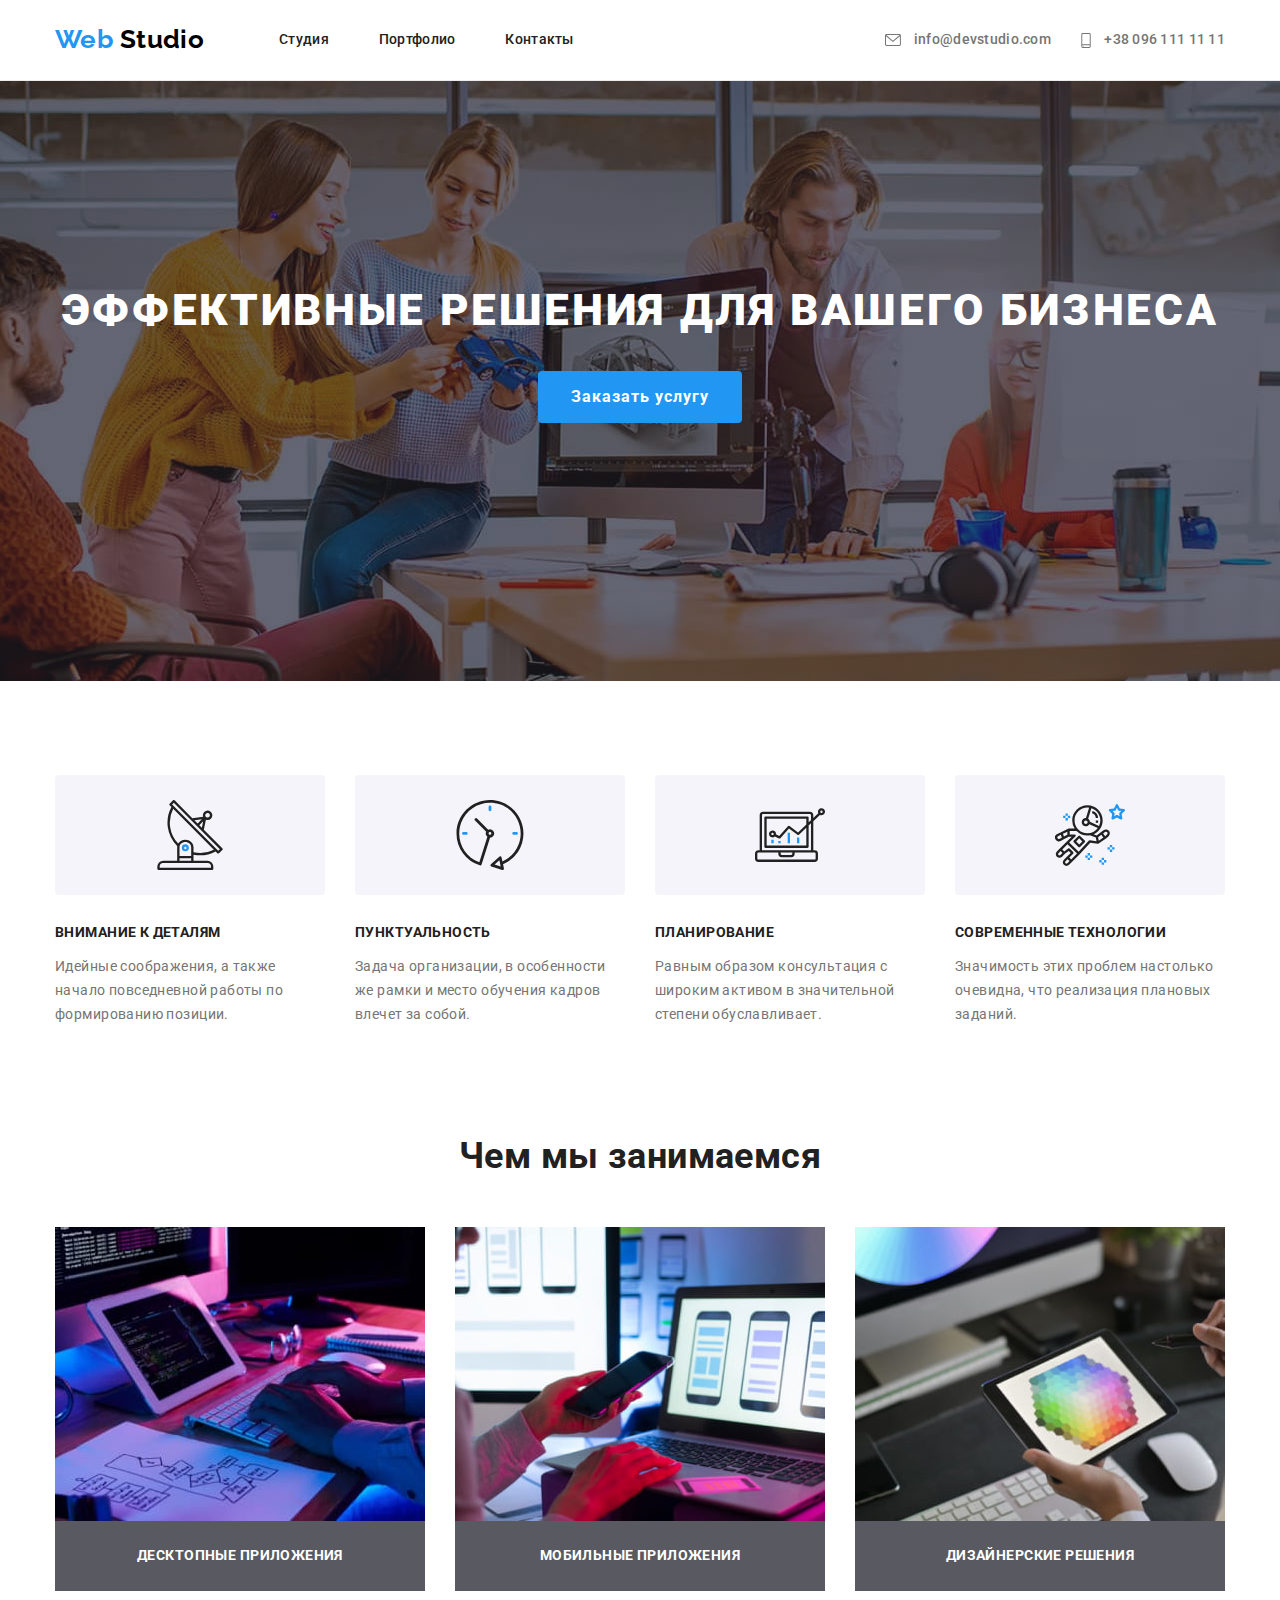
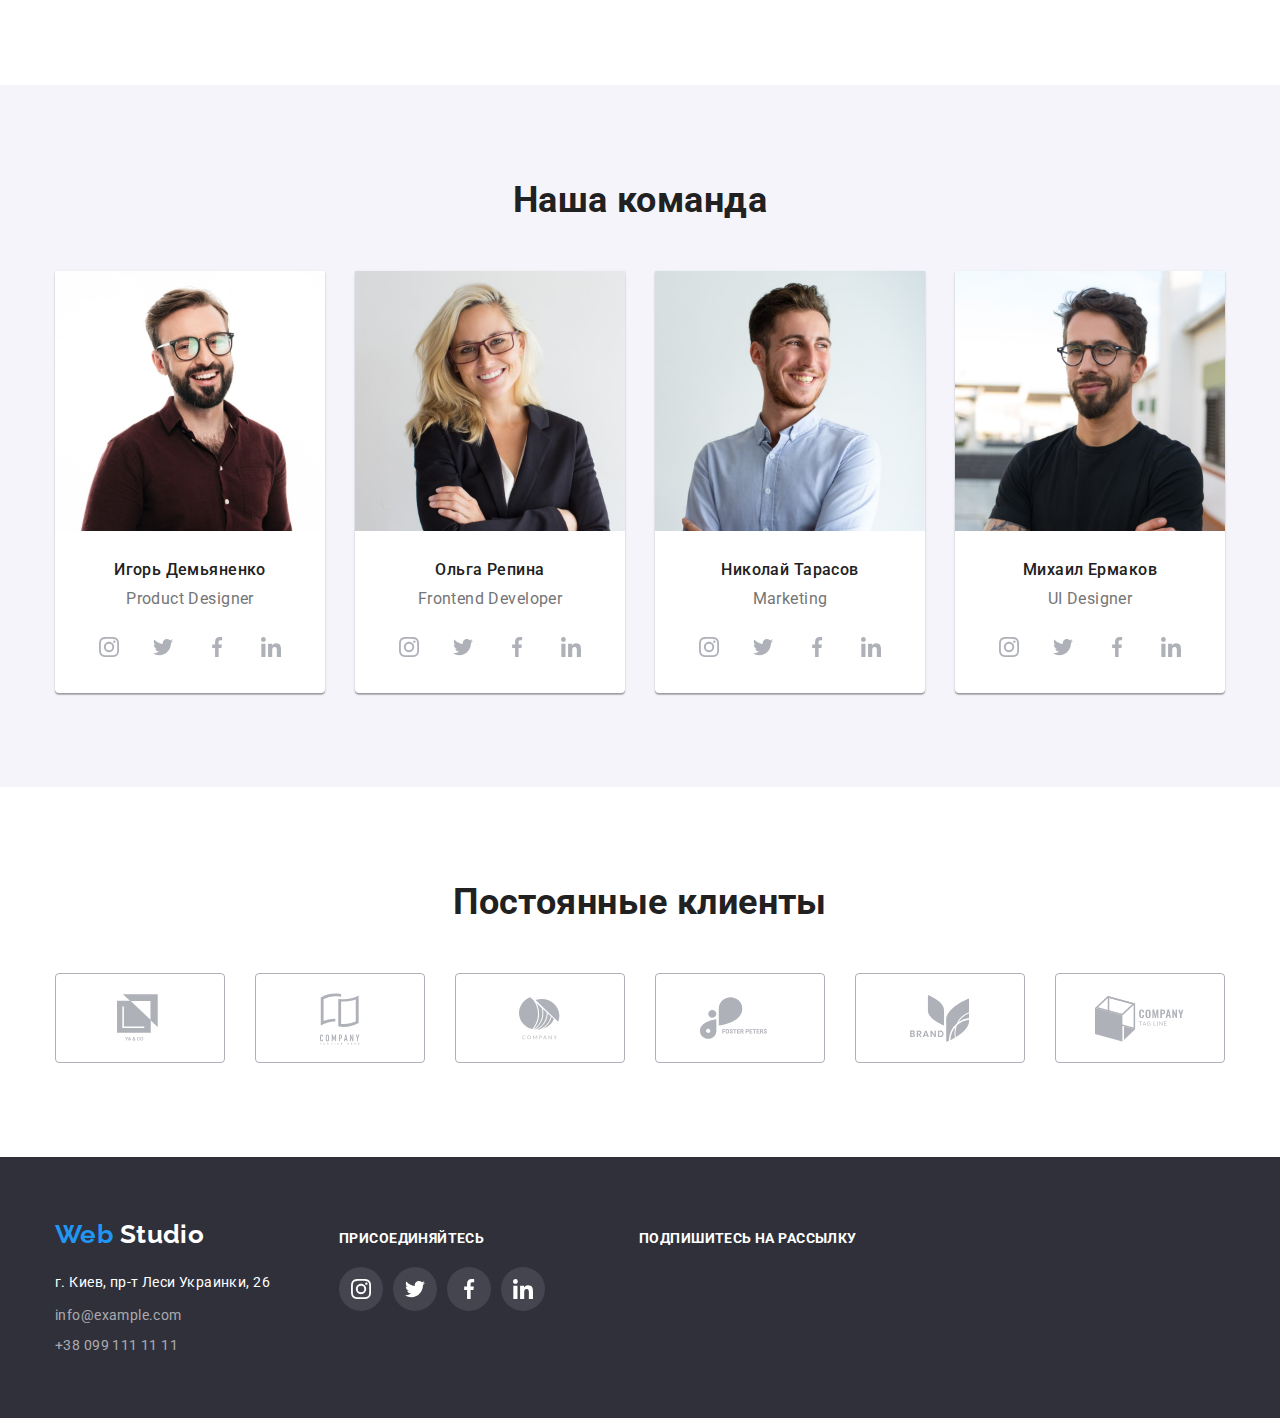
==== index.html @ 945f6ce5 "Начало работы над 5 ДЗ" ====
<!DOCTYPE html>
<html lang="ru">
	<head>
		<meta charset="UTF-8" />
		<meta name="viewport" content="width=device-width, initial-scale=1.0" />
		<meta http-equiv="X-UA-Compatible" content="ie=edge" />
		<link
			href="https://fonts.googleapis.com/css2?family=Raleway:wght@700&family=Roboto:wght@400;500;700&display=swap"
			rel="stylesheet"
		/>
		<link rel="stylesheet" href="./css/normalize.css" />
		<link rel="stylesheet" href="./css/style.css" />
		<title>Web Studio</title>
	</head>

	<body>
		<header class="page-header">
			<nav class="container main-nav">
				<a href="./index.html" class="logo">
					<span class="logo logo-first">Web</span>
					Studio
				</a>
				<ul class="list site-nav">
					<li class="site-nav-item"><a href="./index.html" class="site-nav-link">Студия</a></li>
					<li class="site-nav-item">
						<a href="./portfolio.html" class="site-nav-link">Портфолио</a>
					</li>
					<li class="site-nav-item">
						<a href="#" class="site-nav-link">Контакты</a>
					</li>
				</ul>
				<ul class="list contacts">
					<li class="contacts-item">
						<a href="mailto:info@devstudio.com" class="contacts-link">
							<svg class="icon-contacts" width="16" height="12">
								<use href="./images/icons/sprite.svg#icon-envelope"></use>
							</svg>
							info@devstudio.com
						</a>
					</li>
					<li class="contacts-item">
						<a href="tel:+380961111111" class="contacts-link icon-phone">
							<svg class="icon-contacts" width="10" height="15">
								<use href="./images/icons/sprite.svg#icon-smartphone"></use>
							</svg>
							+38 096 111 11 11
						</a>
					</li>
				</ul>
			</nav>
		</header>
		<main>
			<!--Герой-->
			<section class="hero hero-section">
				<h1 class="hero-title">Эффективные решения для вашего бизнеса</h1>
				<button type="button" class="button primary">Заказать услугу</button>
			</section>
			<!--Блок преимуществ-->
			<section class="section">
				<div class="container">
					<h2 class="visually-hidden">Наши преимущества</h2>
					<ul class="list advantages">
						<li class="advantages-item">
							<div class="advantages-bg">
								<svg class="advantages-icon">
									<use href="./images/icons/sprite.svg#icon-antenna"></use>
								</svg>
							</div>
							<h3 class="section-title-description">Внимание к деталям</h3>
							<p>Идейные соображения, а также начало повседневной работы по формированию позиции.</p>
						</li>
						<li class="advantages-item">
							<div class="advantages-bg">
								<svg class="advantages-icon">
									<use href="./images/icons/sprite.svg#icon-clock"></use>
								</svg>
							</div>
							<h3 class="section-title-description">Пунктуальность</h3>
							<p>Задача организации, в особенности же рамки и место обучения кадров влечет за собой.</p>
						</li>
						<li class="advantages-item">
							<div class="advantages-bg">
								<svg class="advantages-icon">
									<use href="./images/icons/sprite.svg#icon-diagram"></use>
								</svg>
							</div>
							<h3 class="section-title-description">Планирование</h3>
							<p>Равным образом консультация с широким активом в значительной степени обуславливает.</p>
						</li>
						<li class="advantages-item">
							<div class="advantages-bg">
								<svg class="advantages-icon">
									<use href="./images/icons/sprite.svg#icon-astronaut"></use>
								</svg>
							</div>
							<h3 class="section-title-description">Современные технологии</h3>
							<p>Значимость этих проблем настолько очевидна, что реализация плановых заданий.</p>
						</li>
					</ul>
				</div>
			</section>
			<!--Услуги-->
			<section class="section">
				<div class="container">
					<h2 class="section-title">Чем мы занимаемся</h2>
					<ul class="list products">
						<li class="products-item">
							<img src="./images/desktop-app.jpg" alt="десктопные приложения" width="370" height="294" />
							<h3 class="section-title-description white">Десктопные приложения</h3>
						</li>
						<li class="products-item">
							<img src="./images/mobile-app.jpg" alt="мобильные приложения" width="370" height="294" />
							<h3 class="section-title-description white">Мобильные приложения</h3>
						</li>
						<li class="products-item">
							<img src="./images/design.jpg" alt="дизайн приложений" width="370" height="294" />
							<h3 class="section-title-description white">Дизайнерские решения</h3>
						</li>
					</ul>
				</div>
			</section>
			<!--Команда-->
			<section class="section-grey">
				<div class="container">
					<h2 class="section-title">Наша команда</h2>
					<ul class="list team-member">
						<li class="team-member-card">
							<img
								src="./images/product-designer.jpg"
								alt="продуктовый дизайнер Николай Кучеренко"
								width="270"
								height="260"
							/>
							<div class="team-member-description">
								<h3 class="team-member name">Игорь Демьяненко</h3>
								<p class="team-member prof" lang="en">Product Designer</p>
								<ul class="list social-link">
									<li>
										<a
											class="social-link-item"
											href="https://www.instagram.com/"
											target="_blank"
											rel="noopener noreferrer"
											aria-label="ссылка на инстаграм"
										>
											<svg class="social-link-icon" width="20" height="20">
												<use href="./images/icons/sprite.svg#icon-instagram"></use>
											</svg>
										</a>
									</li>
									<li>
										<a
											class="social-link-item"
											href="https://www.twitter.com/"
											target="_blank"
											rel="noopener noreferrer"
											aria-label="ссылка на твиттер"
										>
											<svg class="social-link-icon" width="20" height="20">
												<use href="./images/icons/sprite.svg#icon-twitter"></use>
											</svg>
										</a>
									</li>
									<li>
										<a
											class="social-link-item"
											href="https://www.facebook.com/"
											target="_blank"
											rel="noopener noreferrer"
											aria-label="ссылка на фейсбук"
										>
											<svg class="social-link-icon" width="20" height="20">
												<use href="./images/icons/sprite.svg#icon-facebook"></use>
											</svg>
										</a>
									</li>
									<li>
										<a
											class="social-link-item"
											href="https://www.linkedin.com/"
											target="_blank"
											rel="noopener noreferrer"
											aria-label="ссылка на линкедин"
										>
											<svg class="social-link-icon" width="20" height="20">
												<use href="./images/icons/sprite.svg#icon-linkedin"></use>
											</svg>
										</a>
									</li>
								</ul>
							</div>
						</li>
						<li class="team-member-card">
							<img src="./images/frontend.jpg" alt="фронт-энд разработчик Ольга Иванова" width="270" height="260" />
							<div class="team-member-description">
								<h3 class="team-member name">Ольга Репина</h3>
								<p class="team-member prof" lang="en">Frontend Developer</p>
								<ul class="list social-link">
									<li>
										<a
											class="social-link-item"
											href="https://www.instagram.com/"
											target="_blank"
											rel="noopener noreferrer"
											aria-label="ссылка на инстаграм"
										>
											<svg class="social-link-icon" width="20" height="20">
												<use href="./images/icons/sprite.svg#icon-instagram"></use>
											</svg>
										</a>
									</li>
									<li>
										<a
											class="social-link-item"
											href="https://www.twitter.com/"
											target="_blank"
											rel="noopener noreferrer"
											aria-label="ссылка на твиттер"
										>
											<svg class="social-link-icon" width="20" height="20">
												<use href="./images/icons/sprite.svg#icon-twitter"></use>
											</svg>
										</a>
									</li>
									<li>
										<a
											class="social-link-item"
											href="https://www.facebook.com/"
											target="_blank"
											rel="noopener noreferrer"
											aria-label="ссылка на фейсбук"
										>
											<svg class="social-link-icon" width="20" height="20">
												<use href="./images/icons/sprite.svg#icon-facebook"></use>
											</svg>
										</a>
									</li>
									<li>
										<a
											class="social-link-item"
											href="https://www.linkedin.com/"
											target="_blank"
											rel="noopener noreferrer"
											aria-label="ссылка на линкедин"
										>
											<svg class="social-link-icon" width="20" height="20">
												<use href="./images/icons/sprite.svg#icon-linkedin"></use>
											</svg>
										</a>
									</li>
								</ul>
							</div>
						</li>
						<li class="team-member-card">
							<img src="./images/marketing.jpg" alt="маркетолог Андрей Шевченко" width="270" height="260" />
							<div class="team-member-description">
								<h3 class="team-member name">Николай Тарасов</h3>
								<p class="team-member prof" lang="en">Marketing</p>
								<ul class="list social-link">
									<li>
										<a
											class="social-link-item"
											href="https://www.instagram.com/"
											target="_blank"
											rel="noopener noreferrer"
											aria-label="ссылка на инстаграм"
										>
											<svg class="social-link-icon" width="20" height="20">
												<use href="./images/icons/sprite.svg#icon-instagram"></use>
											</svg>
										</a>
									</li>
									<li>
										<a
											class="social-link-item"
											href="https://www.twitter.com/"
											target="_blank"
											rel="noopener noreferrer"
											aria-label="ссылка на твиттер"
										>
											<svg class="social-link-icon" width="20" height="20">
												<use href="./images/icons/sprite.svg#icon-twitter"></use>
											</svg>
										</a>
									</li>
									<li>
										<a
											class="social-link-item"
											href="https://www.facebook.com/"
											target="_blank"
											rel="noopener noreferrer"
											aria-label="ссылка на фейсбук"
										>
											<svg class="social-link-icon" width="20" height="20">
												<use href="./images/icons/sprite.svg#icon-facebook"></use>
											</svg>
										</a>
									</li>
									<li>
										<a
											class="social-link-item"
											href="https://www.linkedin.com/"
											target="_blank"
											rel="noopener noreferrer"
											aria-label="ссылка на линкедин"
										>
											<svg class="social-link-icon" width="20" height="20">
												<use href="./images/icons/sprite.svg#icon-linkedin"></use>
											</svg>
										</a>
									</li>
								</ul>
							</div>
						</li>
						<li class="team-member-card">
							<img src="./images/ui.jpg" alt="дизайнер Иван Николаев" width="270" height="260" />
							<div class="team-member-description">
								<h3 class="team-member name">Михаил Ермаков</h3>
								<p class="team-member prof" lang="en">UI Designer</p>
								<ul class="list social-link">
									<li>
										<a
											class="social-link-item"
											href="https://www.instagram.com/"
											target="_blank"
											rel="noopener noreferrer"
											aria-label="ссылка на инстаграм"
										>
											<svg class="social-link-icon" width="20" height="20">
												<use href="./images/icons/sprite.svg#icon-instagram"></use>
											</svg>
										</a>
									</li>
									<li>
										<a
											class="social-link-item"
											href="https://www.twitter.com/"
											target="_blank"
											rel="noopener noreferrer"
											aria-label="ссылка на твиттер"
										>
											<svg class="social-link-icon" width="20" height="20">
												<use href="./images/icons/sprite.svg#icon-twitter"></use>
											</svg>
										</a>
									</li>
									<li>
										<a
											class="social-link-item"
											href="https://www.facebook.com/"
											target="_blank"
											rel="noopener noreferrer"
											aria-label="ссылка на фейсбук"
										>
											<svg class="social-link-icon" width="20" height="20">
												<use href="./images/icons/sprite.svg#icon-facebook"></use>
											</svg>
										</a>
									</li>
									<li>
										<a
											class="social-link-item"
											href="https://www.linkedin.com/"
											target="_blank"
											rel="noopener noreferrer"
											aria-label="ссылка на линкедин"
										>
											<svg class="social-link-icon" width="20" height="20">
												<use href="./images/icons/sprite.svg#icon-linkedin"></use>
											</svg>
										</a>
									</li>
								</ul>
							</div>
						</li>
					</ul>
				</div>
			</section>
			<!--Клиенты-->
			<section class="clients">
				<div class="container">
					<h2 class="section-title">Постоянные клиенты</h2>
					<ul class="list clients-list">
						<li class="clients-list-item">
							<a href="#" class="clients-link">
								<svg width="45" height="50">
									<use href="./images/icons/sprite.svg#icon-logo-1"></use>
								</svg>
							</a>
						</li>
						<li class="clients-list-item">
							<a href="#" class="clients-link">
								<svg width="40" height="52">
									<use href="./images/icons/sprite.svg#icon-logo-2"></use>
								</svg>
							</a>
						</li>
						<li class="clients-list-item">
							<a href="#" class="clients-link">
								<svg width="41" height="43">
									<use href="./images/icons/sprite.svg#icon-logo-3"></use>
								</svg>
							</a>
						</li>
						<li class="clients-list-item">
							<a href="#" class="clients-link">
								<svg width="80" height="43">
									<use href="./images/icons/sprite.svg#icon-logo-4"></use>
								</svg>
							</a>
						</li>
						<li class="clients-list-item">
							<a href="#" class="clients-link">
								<svg width="59" height="47">
									<use href="./images/icons/sprite.svg#icon-logo-5"></use>
								</svg>
							</a>
						</li>
						<li class="clients-list-item">
							<a href="#" class="clients-link">
								<svg width="89" height="46">
									<use href="./images/icons/sprite.svg#icon-logo-6"></use>
								</svg>
							</a>
						</li>
					</ul>
				</div>
			</section>
		</main>
		<footer>
			<div class="container footer-columns">
				<div class="logo-address">
					<a href="./index.html" class="logo logo-footer">
						<span class="logo logo-first">Web</span>
						Studio
					</a>
					<address class="address">
						<ul class="list">
							<li>
								<a
									href="https://goo.gl/maps/nj3guqjCCo6YJQm78"
									target="_blank"
									rel="noopener noreferrer"
									class="footer-link address"
								>
									г. Киев, пр-т Леси Украинки, 26
								</a>
							</li>
							<li class="footer-contacts-mail">
								<a href="mailto:info@example.com" class="footer-link">info@example.com</a>
							</li>
							<li class="footer-contacts-phone">
								<a href="tel:+380991111111" class="footer-link">+38 099 111 11 11</a>
							</li>
						</ul>
					</address>
				</div>
				<div class="follow-block">
					<p class="footer-action">Присоединяйтесь</p>
					<ul class="list social-link">
						<li>
							<a
								class="social-link-item footer"
								href="https://www.instagram.com/"
								target="_blank"
								rel="noopener noreferrer"
								aria-label="ссылка на инстаграм"
							>
								<svg class="social-link-icon" width="20" height="20">
									<use href="./images/icons/sprite.svg#icon-instagram"></use>
								</svg>
							</a>
						</li>
						<li>
							<a
								class="social-link-item footer"
								href="https://www.twitter.com/"
								target="_blank"
								rel="noopener noreferrer"
								aria-label="ссылка на твиттер"
							>
								<svg class="social-link-icon" width="20" height="20">
									<use href="./images/icons/sprite.svg#icon-twitter"></use>
								</svg>
							</a>
						</li>
						<li>
							<a
								class="social-link-item footer"
								href="https://www.facebook.com/"
								target="_blank"
								rel="noopener noreferrer"
								aria-label="ссылка на фейсбук"
							>
								<svg class="social-link-icon" width="20" height="20">
									<use href="./images/icons/sprite.svg#icon-facebook"></use>
								</svg>
							</a>
						</li>
						<li>
							<a
								class="social-link-item footer"
								href="https://www.linkedin.com/"
								target="_blank"
								rel="noopener noreferrer"
								aria-label="ссылка на линкедин"
							>
								<svg class="social-link-icon" width="20" height="20">
									<use href="./images/icons/sprite.svg#icon-linkedin"></use>
								</svg>
							</a>
						</li>
					</ul>
				</div>
				<div>
					<p class="footer-action">Подпишитесь на рассылку</p>
				</div>
			</div>
		</footer>
	</body>
</html>
---- css/style.css ----
:root {
	--primary-text-color: #757575;
	--secondary-text-color: #212121;
	--accent-color: #2196f3;
	--additional-color: #ffffff;
	--logo-color: #000000;
	--footer-contacts-color: rgba(255, 255, 255, 0.6);
	--overlay-color: rgba(47, 48, 58, 0.8);
	--overlay-hero: rgba(47, 48, 58, 0.4);
	--portfolio-overlay: rgba(33, 150, 243, 0.9);
	--secondary-background: #f5f4fa;
	--footer-background: #2f303a;
	--clients-logo-border: #afb1b8;
}

html {
	box-sizing: border-box;
}

*,
*::before,
*::after {
	box-sizing: inherit;
}

body {
	color: var(--primary-text-color);
	font-family: Roboto, sans-serif;
	font-style: normal;
	font-weight: 400;
	font-size: 14px;
	line-height: 1.71;
	letter-spacing: 0.03em;
}

header {
	border-bottom: 1px solid #ececec;
}

footer {
	margin-top: 94px;

	background-color: var(--footer-background);
}

button {
	font-family: inherit;
}

img {
	display: block;
	margin: 0;
	max-width: 100%;
}

/*Utilities*/

.list {
	list-style: none;
	padding: 0;
	margin: 0;
}

.container {
	width: 1200px;
	margin-left: auto;
	margin-right: auto;
	padding-left: 15px;
	padding-right: 15px;
}

.visually-hidden {
	position: absolute !important;
	clip: rect(1px 1px 1px 1px);
	/* IE6, IE7 */
	clip: rect(1px, 1px, 1px, 1px);
	padding: 0 !important;
	border: 0 !important;
	height: 1px !important;
	width: 1px !important;
	overflow: hidden;
}

/*Logo*/

.logo {
	color: var(--logo-color);
	font-family: Raleway, serif;
	font-style: normal;
	font-weight: 700;
	font-size: 26px;
	line-height: 1.2;
	text-decoration: none;
}

.logo.logo-first {
	color: var(--accent-color);
}

.logo.logo-footer {
	color: var(--additional-color);
}

/*Navigation*/

.main-nav {
	display: flex;
	align-items: center;
}

.site-nav {
	display: flex;
	margin-left: 75px;
}

.contacts {
	display: flex;
	margin-left: auto;
}

.site-nav-item {
	margin-right: 50px;
}

.site-nav-item:last-child {
	margin-right: 0;
}

.contacts-item {
	margin-right: 30px;
}

.contacts-item:last-child {
	margin-right: 0;
}

.site-nav-link,
.contacts-link {
	padding-top: 32px;
	padding-bottom: 32px;
	display: block;

	font-weight: 500;
	line-height: 1.14;
	letter-spacing: 0.02em;
	text-decoration: none;
}

.site-nav-link {
	color: var(--secondary-text-color);
}

.contacts-link {
	color: var(--primary-text-color);
	fill: var(--primary-text-color);
}

.icon-contacts {
	margin-right: 10px;
	vertical-align: middle;
}

.site-nav-link:hover,
.contacts-link:hover,
.site-nav-link:focus,
.contacts-link:focus {
	color: var(--accent-color);
	fill: var(--accent-color);
}

/*Hero*/

.hero {
	color: var(--additional-color);
	text-align: center;
	letter-spacing: 0.06em;
}

.hero-section {
	padding-top: 200px;
	padding-bottom: 200px;
	height: 600px;
	max-width: 1600px;
	background-color: var(--overlay-color);
	background-image: linear-gradient(var(--overlay-hero), var(--overlay-hero)), url(../images/hero.jpg);
	background-position: center;
	background-size: cover;
}

.hero-title {
	margin-top: 0;
	margin-bottom: 30px;
	font-weight: 900;
	font-size: 44px;
	line-height: 1.36;
	letter-spacing: 0.06em;
	text-transform: uppercase;
}

/*Buttons*/

.button {
	display: inline-block;
	border: 1px solid transparent;
	border-radius: 4px;
	padding: 10px 32px;
	min-width: 200px;

	background-color: var(--additional-color);
	color: var(--primary-text-color);
	font-weight: 700;
	font-size: 16px;
	line-height: 1.88;
	text-align: center;
	letter-spacing: 0.06em;
}

.button.primary {
	background-color: var(--accent-color);
	color: var(--additional-color);
}

.button.filter {
	background-color: var(--secondary-background);
	color: var(--secondary-text-color);
	line-height: 1.88;
	letter-spacing: 0.03em;
	padding: 6px 22px;
	min-width: 73px;
}

.filter-item {
	margin-left: 8px;
}
.filter-item:first-child {
	margin-left: 0;
}

.button.filter:hover,
.button.filter:active,
.button.filter:focus {
	background-color: var(--accent-color);
	color: var(--additional-color);
	outline: none;
	box-shadow: 0px 3px 1px rgba(0, 0, 0, 0.1), 0px 1px 2px rgba(0, 0, 0, 0.08), 0px 2px 2px rgba(0, 0, 0, 0.12);
}

/*Section*/

.section {
	margin-top: 94px;
}

.section-title {
	margin-top: 0;
	margin-bottom: 50px;

	color: var(--secondary-text-color);
	font-weight: 700;
	font-size: 36px;
	line-height: 1.17;
	text-align: center;
}

.section-title-description {
	margin-top: 30px;
	margin-bottom: 10px;

	color: var(--secondary-text-color);
	font-weight: 700;
	font-size: 14px;
	line-height: 1.14;
	text-transform: uppercase;
}

.section-title-description.white {
	margin-top: 0;
	margin-bottom: 0;
	padding-top: 27px;
	padding-bottom: 27px;
	display: block;

	background-color: var(--overlay-color);
	color: var(--additional-color);
	text-align: center;
}

/*Advantages*/

.advantages {
	display: flex;
}

.advantages-item {
	width: calc((100% - 90px) / 4);
}

.advantages-item:not(:last-child) {
	margin-right: 30px;
}

.advantages-bg {
	display: flex;

	height: 120px;
	align-items: center;
	justify-content: center;
	background-color: var(--secondary-background);
	border-radius: 4px;
}

.advantages-icon {
	width: 70px;
	height: 70px;
}

/*Products*/

.products {
	display: flex;
}

.products-item {
	width: calc((100% - 60px) / 3);
}

.products-item:not(:last-child) {
	margin-right: 30px;
}

/*Team*/

.section-grey {
	padding-top: 94px;
	padding-bottom: 94px;
	margin-top: 94px;

	background-color: var(--secondary-background);
}

.team-member {
	display: flex;
	font-size: 16px;
	line-height: 1.18;
	text-align: center;
}

.team-member-card {
	width: calc((100% - 90px) / 4);

	background-color: var(--additional-color);
	box-shadow: 0px 1px 3px rgba(0, 0, 0, 0.12), 0px 1px 1px rgba(0, 0, 0, 0.14), 0px 2px 1px rgba(0, 0, 0, 0.2);
	border-radius: 0px 0px 4px 4px;
}

.team-member-card:not(:last-child) {
	margin-right: 30px;
}

.team-member.name {
	margin-top: 0;
	margin-bottom: 10px;
	display: block;
	color: var(--secondary-text-color);
	font-weight: 500;
}

.team-member.prof {
	margin-top: 0;
	margin-bottom: 16px;
	display: block;
}

.team-member-description {
	padding-top: 30px;
	padding-bottom: 24px;
	padding-left: 32px;
	padding-right: 32px;
}

/*Clients*/

.clients {
	margin-top: 94px;
}

.clients-list {
	display: flex;
	align-items: center;
}

.clients-list-item {
	display: flex;

	width: calc((100% - 150px) / 6);
	height: 90px;
	border: 1px solid var(--clients-logo-border);
	border-radius: 4px;
}

.clients-list-item:hover {
	border-color: var(--accent-color);
}

.clients-list-item:not(:last-child) {
	margin-right: 30px;
}

.clients-link {
	display: flex;
	align-items: center;
	justify-content: center;
	height: 90px;
	width: 170px;
	margin: 0;
	padding: 0;
	fill: var(--clients-logo-border);
}

.clients-link:hover {
	fill: var(--accent-color);
}

/*Portfolio*/

.portfolio-card {
	width: calc((100% - 60px) / 3);
	margin-right: 30px;
	margin-bottom: 30px;
	background: #ffffff;
	border: 1px solid #eeeeee;
}

.portfolio-card:hover {
	box-shadow: 0px 1px 1px rgba(0, 0, 0, 0.12), 0px 4px 4px rgba(0, 0, 0, 0.06), 1px 4px 6px rgba(0, 0, 0, 0.16);
}

.portfolio-card:nth-last-child(-n + 3) {
	margin-bottom: 0;
}

.portfolio-card:nth-child(3n) {
	margin-right: 0;
}

.portfolio-item {
	padding: 20px 24px;
}

.portfolio-item-title {
	margin: 0;

	color: var(--secondary-text-color);
	font-weight: 700;
	font-size: 18px;
	line-height: 2;
	letter-spacing: 0.06em;
}

.portfolio-item-description {
	margin-top: 4px;
	margin-bottom: 0;

	font-size: 16px;
	line-height: 1.87;
}

.portfolio-item-text {
	margin: 0;
	padding: 63px 24px;

	background-color: var(--portfolio-overlay);
	color: var(--additional-color);
	font-size: 18px;
	line-height: 1.56;
}

.filter-list {
	display: flex;
	justify-content: center;
}

.filter-section {
	margin-top: 94px;
}

.works-section {
	margin-top: 50px;
}

.works-list {
	display: flex;
	flex-wrap: wrap;
}

/*Footer*/

.footer-link {
	color: var(--footer-contacts-color);
	font-style: normal;
	text-decoration: none;
}

.footer-link.address {
	color: var(--additional-color);
}

.footer-action {
	margin-bottom: 20px;

	color: var(--additional-color);
	font-weight: 700;
	font-size: 14px;
	line-height: 1.14;
	text-transform: uppercase;
}

.footer-columns {
	display: flex;
	align-items: baseline;
	padding-bottom: 60px;
	padding-top: 60px;
}

.logo-address {
	margin-right: 69px;
}

.address {
	margin-top: 20px;
}

.footer-contacts-mail {
	margin-top: 9px;
}

.footer-contacts-phone {
	margin-top: 6px;
}

/*Social links*/

.social-link {
	display: flex;
	align-items: center;
}

.social-link:hover,
.social-link:focus {
}

.social-link > li:not(:last-child) {
	margin-right: 10px;
}

.social-link-item {
	display: flex;
	align-items: center;
	margin: 0px;
	padding: 12px;

	fill: var(--clients-logo-border);
}

.social-link-item:hover,
.social-link-item:focus,
.social-link-item.footer:hover,
.social-link-item.footer:focus {
	fill: var(--additional-color);
	background-size: 44px 44px;
	background-color: var(--accent-color);
	border-radius: 50%;
}

.social-link-icon:hover,
.social-link-icon:focus {
	fill: var(--additional-color);
}

.social-link-item.footer {
	fill: var(--additional-color);
	background-color: rgba(255, 255, 255, 0.1);
	border-radius: 50%;
}

.follow-block {
	margin-right: 94px;
}
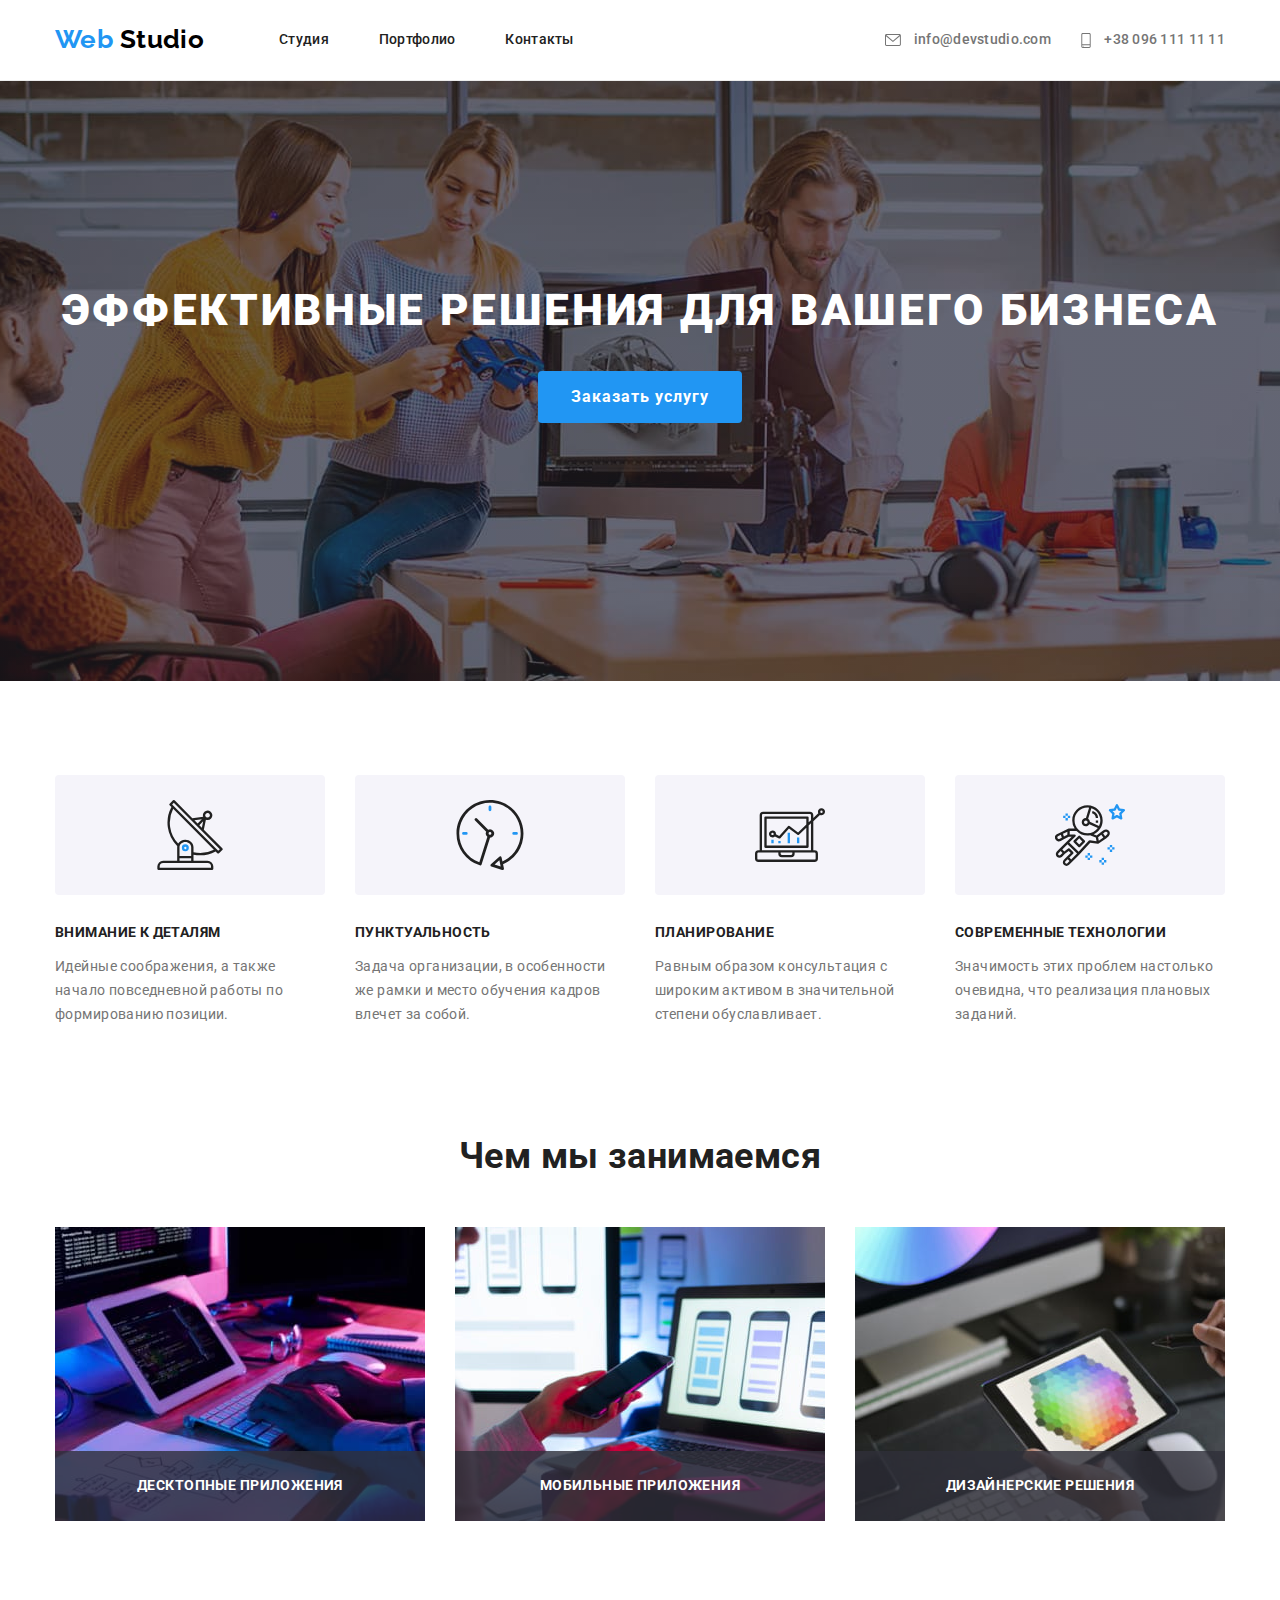
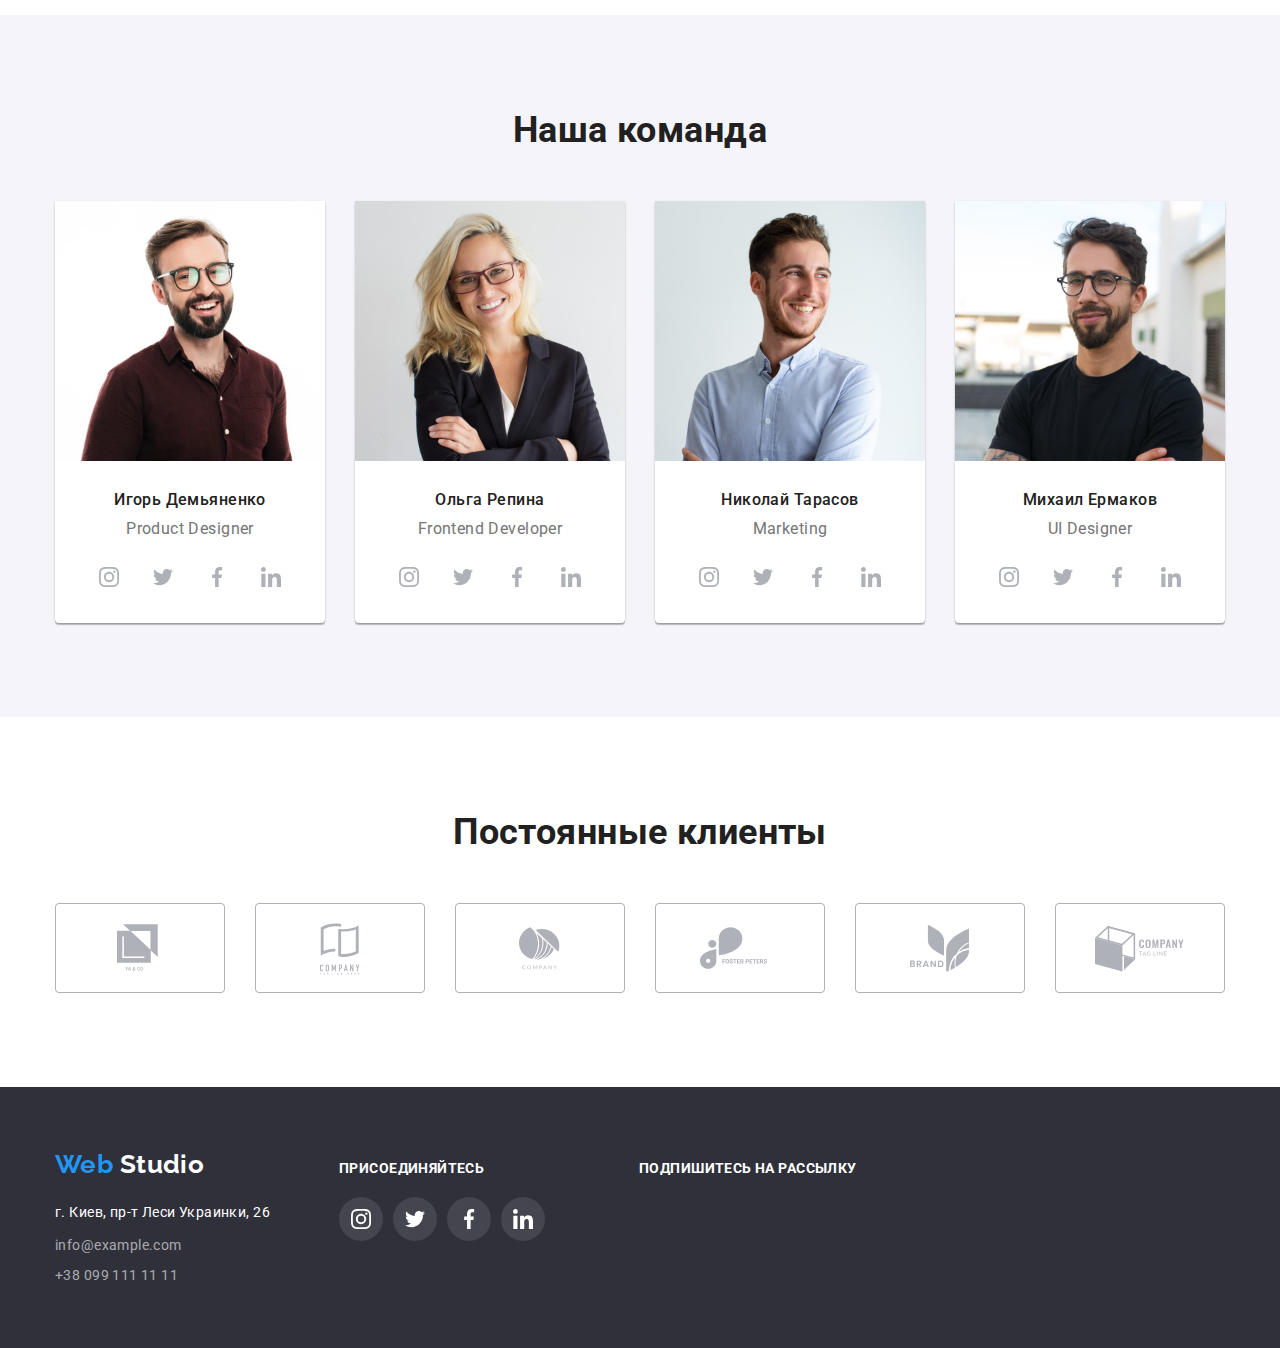
==== commit d3cd56cd: "Добавлены эффекты перекрытия текстом" ====
--- a/index.html
+++ b/index.html
@@ -1,521 +1,414 @@
 <!DOCTYPE html>
 <html lang="ru">
-	<head>
-		<meta charset="UTF-8" />
-		<meta name="viewport" content="width=device-width, initial-scale=1.0" />
-		<meta http-equiv="X-UA-Compatible" content="ie=edge" />
-		<link
-			href="https://fonts.googleapis.com/css2?family=Raleway:wght@700&family=Roboto:wght@400;500;700&display=swap"
-			rel="stylesheet"
-		/>
-		<link rel="stylesheet" href="./css/normalize.css" />
-		<link rel="stylesheet" href="./css/style.css" />
-		<title>Web Studio</title>
-	</head>
 
-	<body>
-		<header class="page-header">
-			<nav class="container main-nav">
-				<a href="./index.html" class="logo">
+<head>
+	<meta charset="UTF-8" />
+	<meta name="viewport" content="width=device-width, initial-scale=1.0" />
+	<meta http-equiv="X-UA-Compatible" content="ie=edge" />
+	<link href="https://fonts.googleapis.com/css2?family=Raleway:wght@700&family=Roboto:wght@400;500;700&display=swap"
+		rel="stylesheet" />
+	<link rel="stylesheet" href="./css/normalize.css" />
+	<link rel="stylesheet" href="./css/style.css" />
+	<title>Web Studio</title>
+</head>
+
+<body>
+	<header class="page-header">
+		<nav class="container main-nav">
+			<a href="./index.html" class="logo">
+				<span class="logo logo-first">Web</span>
+				Studio
+			</a>
+			<ul class="list site-nav">
+				<li class="site-nav-item"><a href="./index.html" class="site-nav-link">Студия</a></li>
+				<li class="site-nav-item">
+					<a href="./portfolio.html" class="site-nav-link">Портфолио</a>
+				</li>
+				<li class="site-nav-item">
+					<a href="#" class="site-nav-link">Контакты</a>
+				</li>
+			</ul>
+			<ul class="list contacts">
+				<li class="contacts-item">
+					<a href="mailto:info@devstudio.com" class="contacts-link">
+						<svg class="icon-contacts" width="16" height="12">
+							<use href="./images/icons/sprite.svg#icon-envelope"></use>
+						</svg>
+						info@devstudio.com
+					</a>
+				</li>
+				<li class="contacts-item">
+					<a href="tel:+380961111111" class="contacts-link icon-phone">
+						<svg class="icon-contacts" width="10" height="15">
+							<use href="./images/icons/sprite.svg#icon-smartphone"></use>
+						</svg>
+						+38 096 111 11 11
+					</a>
+				</li>
+			</ul>
+		</nav>
+	</header>
+	<main>
+		<!--Герой-->
+		<section class="hero hero-section">
+			<h1 class="hero-title">Эффективные решения для вашего бизнеса</h1>
+			<button type="button" class="button primary">Заказать услугу</button>
+		</section>
+		<!--Блок преимуществ-->
+		<section class="section">
+			<div class="container">
+				<h2 class="visually-hidden">Наши преимущества</h2>
+				<ul class="list advantages">
+					<li class="advantages-item">
+						<div class="advantages-bg">
+							<svg class="advantages-icon">
+								<use href="./images/icons/sprite.svg#icon-antenna"></use>
+							</svg>
+						</div>
+						<h3 class="section-title-description">Внимание к деталям</h3>
+						<p>Идейные соображения, а также начало повседневной работы по формированию позиции.</p>
+					</li>
+					<li class="advantages-item">
+						<div class="advantages-bg">
+							<svg class="advantages-icon">
+								<use href="./images/icons/sprite.svg#icon-clock"></use>
+							</svg>
+						</div>
+						<h3 class="section-title-description">Пунктуальность</h3>
+						<p>Задача организации, в особенности же рамки и место обучения кадров влечет за собой.</p>
+					</li>
+					<li class="advantages-item">
+						<div class="advantages-bg">
+							<svg class="advantages-icon">
+								<use href="./images/icons/sprite.svg#icon-diagram"></use>
+							</svg>
+						</div>
+						<h3 class="section-title-description">Планирование</h3>
+						<p>Равным образом консультация с широким активом в значительной степени обуславливает.</p>
+					</li>
+					<li class="advantages-item">
+						<div class="advantages-bg">
+							<svg class="advantages-icon">
+								<use href="./images/icons/sprite.svg#icon-astronaut"></use>
+							</svg>
+						</div>
+						<h3 class="section-title-description">Современные технологии</h3>
+						<p>Значимость этих проблем настолько очевидна, что реализация плановых заданий.</p>
+					</li>
+				</ul>
+			</div>
+		</section>
+		<!--Услуги-->
+		<section class="section">
+			<div class="container">
+				<h2 class="section-title">Чем мы занимаемся</h2>
+				<ul class="list products">
+					<li class="products-item">
+						<img src="./images/desktop-app.jpg" alt="десктопные приложения" width="370" height="294" />
+						<h3 class="section-title-description white">Десктопные приложения</h3>
+					</li>
+					<li class="products-item">
+						<img src="./images/mobile-app.jpg" alt="мобильные приложения" width="370" height="294" />
+						<h3 class="section-title-description white">Мобильные приложения</h3>
+					</li>
+					<li class="products-item">
+						<img src="./images/design.jpg" alt="дизайн приложений" width="370" height="294" />
+						<h3 class="section-title-description white">Дизайнерские решения</h3>
+					</li>
+				</ul>
+			</div>
+		</section>
+		<!--Команда-->
+		<section class="section-grey">
+			<div class="container">
+				<h2 class="section-title">Наша команда</h2>
+				<ul class="list team-member">
+					<li class="team-member-card">
+						<img src="./images/product-designer.jpg" alt="продуктовый дизайнер Николай Кучеренко"
+							width="270" height="260" />
+						<div class="team-member-description">
+							<h3 class="team-member name">Игорь Демьяненко</h3>
+							<p class="team-member prof" lang="en">Product Designer</p>
+							<ul class="list social-link">
+								<li>
+									<a class="social-link-item" href="https://www.instagram.com/" target="_blank"
+										rel="noopener noreferrer" aria-label="ссылка на инстаграм">
+										<svg class="social-link-icon" width="20" height="20">
+											<use href="./images/icons/sprite.svg#icon-instagram"></use>
+										</svg>
+									</a>
+								</li>
+								<li>
+									<a class="social-link-item" href="https://www.twitter.com/" target="_blank"
+										rel="noopener noreferrer" aria-label="ссылка на твиттер">
+										<svg class="social-link-icon" width="20" height="20">
+											<use href="./images/icons/sprite.svg#icon-twitter"></use>
+										</svg>
+									</a>
+								</li>
+								<li>
+									<a class="social-link-item" href="https://www.facebook.com/" target="_blank"
+										rel="noopener noreferrer" aria-label="ссылка на фейсбук">
+										<svg class="social-link-icon" width="20" height="20">
+											<use href="./images/icons/sprite.svg#icon-facebook"></use>
+										</svg>
+									</a>
+								</li>
+								<li>
+									<a class="social-link-item" href="https://www.linkedin.com/" target="_blank"
+										rel="noopener noreferrer" aria-label="ссылка на линкедин">
+										<svg class="social-link-icon" width="20" height="20">
+											<use href="./images/icons/sprite.svg#icon-linkedin"></use>
+										</svg>
+									</a>
+								</li>
+							</ul>
+						</div>
+					</li>
+					<li class="team-member-card">
+						<img src="./images/frontend.jpg" alt="фронт-энд разработчик Ольга Иванова" width="270"
+							height="260" />
+						<div class="team-member-description">
+							<h3 class="team-member name">Ольга Репина</h3>
+							<p class="team-member prof" lang="en">Frontend Developer</p>
+							<ul class="list social-link">
+								<li>
+									<a class="social-link-item" href="https://www.instagram.com/" target="_blank"
+										rel="noopener noreferrer" aria-label="ссылка на инстаграм">
+										<svg class="social-link-icon" width="20" height="20">
+											<use href="./images/icons/sprite.svg#icon-instagram"></use>
+										</svg>
+									</a>
+								</li>
+								<li>
+									<a class="social-link-item" href="https://www.twitter.com/" target="_blank"
+										rel="noopener noreferrer" aria-label="ссылка на твиттер">
+										<svg class="social-link-icon" width="20" height="20">
+											<use href="./images/icons/sprite.svg#icon-twitter"></use>
+										</svg>
+									</a>
+								</li>
+								<li>
+									<a class="social-link-item" href="https://www.facebook.com/" target="_blank"
+										rel="noopener noreferrer" aria-label="ссылка на фейсбук">
+										<svg class="social-link-icon" width="20" height="20">
+											<use href="./images/icons/sprite.svg#icon-facebook"></use>
+										</svg>
+									</a>
+								</li>
+								<li>
+									<a class="social-link-item" href="https://www.linkedin.com/" target="_blank"
+										rel="noopener noreferrer" aria-label="ссылка на линкедин">
+										<svg class="social-link-icon" width="20" height="20">
+											<use href="./images/icons/sprite.svg#icon-linkedin"></use>
+										</svg>
+									</a>
+								</li>
+							</ul>
+						</div>
+					</li>
+					<li class="team-member-card">
+						<img src="./images/marketing.jpg" alt="маркетолог Андрей Шевченко" width="270" height="260" />
+						<div class="team-member-description">
+							<h3 class="team-member name">Николай Тарасов</h3>
+							<p class="team-member prof" lang="en">Marketing</p>
+							<ul class="list social-link">
+								<li>
+									<a class="social-link-item" href="https://www.instagram.com/" target="_blank"
+										rel="noopener noreferrer" aria-label="ссылка на инстаграм">
+										<svg class="social-link-icon" width="20" height="20">
+											<use href="./images/icons/sprite.svg#icon-instagram"></use>
+										</svg>
+									</a>
+								</li>
+								<li>
+									<a class="social-link-item" href="https://www.twitter.com/" target="_blank"
+										rel="noopener noreferrer" aria-label="ссылка на твиттер">
+										<svg class="social-link-icon" width="20" height="20">
+											<use href="./images/icons/sprite.svg#icon-twitter"></use>
+										</svg>
+									</a>
+								</li>
+								<li>
+									<a class="social-link-item" href="https://www.facebook.com/" target="_blank"
+										rel="noopener noreferrer" aria-label="ссылка на фейсбук">
+										<svg class="social-link-icon" width="20" height="20">
+											<use href="./images/icons/sprite.svg#icon-facebook"></use>
+										</svg>
+									</a>
+								</li>
+								<li>
+									<a class="social-link-item" href="https://www.linkedin.com/" target="_blank"
+										rel="noopener noreferrer" aria-label="ссылка на линкедин">
+										<svg class="social-link-icon" width="20" height="20">
+											<use href="./images/icons/sprite.svg#icon-linkedin"></use>
+										</svg>
+									</a>
+								</li>
+							</ul>
+						</div>
+					</li>
+					<li class="team-member-card">
+						<img src="./images/ui.jpg" alt="дизайнер Иван Николаев" width="270" height="260" />
+						<div class="team-member-description">
+							<h3 class="team-member name">Михаил Ермаков</h3>
+							<p class="team-member prof" lang="en">UI Designer</p>
+							<ul class="list social-link">
+								<li>
+									<a class="social-link-item" href="https://www.instagram.com/" target="_blank"
+										rel="noopener noreferrer" aria-label="ссылка на инстаграм">
+										<svg class="social-link-icon" width="20" height="20">
+											<use href="./images/icons/sprite.svg#icon-instagram"></use>
+										</svg>
+									</a>
+								</li>
+								<li>
+									<a class="social-link-item" href="https://www.twitter.com/" target="_blank"
+										rel="noopener noreferrer" aria-label="ссылка на твиттер">
+										<svg class="social-link-icon" width="20" height="20">
+											<use href="./images/icons/sprite.svg#icon-twitter"></use>
+										</svg>
+									</a>
+								</li>
+								<li>
+									<a class="social-link-item" href="https://www.facebook.com/" target="_blank"
+										rel="noopener noreferrer" aria-label="ссылка на фейсбук">
+										<svg class="social-link-icon" width="20" height="20">
+											<use href="./images/icons/sprite.svg#icon-facebook"></use>
+										</svg>
+									</a>
+								</li>
+								<li>
+									<a class="social-link-item" href="https://www.linkedin.com/" target="_blank"
+										rel="noopener noreferrer" aria-label="ссылка на линкедин">
+										<svg class="social-link-icon" width="20" height="20">
+											<use href="./images/icons/sprite.svg#icon-linkedin"></use>
+										</svg>
+									</a>
+								</li>
+							</ul>
+						</div>
+					</li>
+				</ul>
+			</div>
+		</section>
+		<!--Клиенты-->
+		<section class="clients">
+			<div class="container">
+				<h2 class="section-title">Постоянные клиенты</h2>
+				<ul class="list clients-list">
+					<li class="clients-list-item">
+						<a href="#" class="clients-link">
+							<svg width="45" height="50">
+								<use href="./images/icons/sprite.svg#icon-logo-1"></use>
+							</svg>
+						</a>
+					</li>
+					<li class="clients-list-item">
+						<a href="#" class="clients-link">
+							<svg width="40" height="52">
+								<use href="./images/icons/sprite.svg#icon-logo-2"></use>
+							</svg>
+						</a>
+					</li>
+					<li class="clients-list-item">
+						<a href="#" class="clients-link">
+							<svg width="41" height="43">
+								<use href="./images/icons/sprite.svg#icon-logo-3"></use>
+							</svg>
+						</a>
+					</li>
+					<li class="clients-list-item">
+						<a href="#" class="clients-link">
+							<svg width="80" height="43">
+								<use href="./images/icons/sprite.svg#icon-logo-4"></use>
+							</svg>
+						</a>
+					</li>
+					<li class="clients-list-item">
+						<a href="#" class="clients-link">
+							<svg width="59" height="47">
+								<use href="./images/icons/sprite.svg#icon-logo-5"></use>
+							</svg>
+						</a>
+					</li>
+					<li class="clients-list-item">
+						<a href="#" class="clients-link">
+							<svg width="89" height="46">
+								<use href="./images/icons/sprite.svg#icon-logo-6"></use>
+							</svg>
+						</a>
+					</li>
+				</ul>
+			</div>
+		</section>
+	</main>
+	<footer>
+		<div class="container footer-columns">
+			<div class="logo-address">
+				<a href="./index.html" class="logo logo-footer">
 					<span class="logo logo-first">Web</span>
 					Studio
 				</a>
-				<ul class="list site-nav">
-					<li class="site-nav-item"><a href="./index.html" class="site-nav-link">Студия</a></li>
-					<li class="site-nav-item">
-						<a href="./portfolio.html" class="site-nav-link">Портфолио</a>
-					</li>
-					<li class="site-nav-item">
-						<a href="#" class="site-nav-link">Контакты</a>
-					</li>
-				</ul>
-				<ul class="list contacts">
-					<li class="contacts-item">
-						<a href="mailto:info@devstudio.com" class="contacts-link">
-							<svg class="icon-contacts" width="16" height="12">
-								<use href="./images/icons/sprite.svg#icon-envelope"></use>
-							</svg>
-							info@devstudio.com
-						</a>
-					</li>
-					<li class="contacts-item">
-						<a href="tel:+380961111111" class="contacts-link icon-phone">
-							<svg class="icon-contacts" width="10" height="15">
-								<use href="./images/icons/sprite.svg#icon-smartphone"></use>
-							</svg>
-							+38 096 111 11 11
-						</a>
-					</li>
-				</ul>
-			</nav>
-		</header>
-		<main>
-			<!--Герой-->
-			<section class="hero hero-section">
-				<h1 class="hero-title">Эффективные решения для вашего бизнеса</h1>
-				<button type="button" class="button primary">Заказать услугу</button>
-			</section>
-			<!--Блок преимуществ-->
-			<section class="section">
-				<div class="container">
-					<h2 class="visually-hidden">Наши преимущества</h2>
-					<ul class="list advantages">
-						<li class="advantages-item">
-							<div class="advantages-bg">
-								<svg class="advantages-icon">
-									<use href="./images/icons/sprite.svg#icon-antenna"></use>
-								</svg>
-							</div>
-							<h3 class="section-title-description">Внимание к деталям</h3>
-							<p>Идейные соображения, а также начало повседневной работы по формированию позиции.</p>
+				<address class="address">
+					<ul class="list">
+						<li>
+							<a href="https://goo.gl/maps/nj3guqjCCo6YJQm78" target="_blank" rel="noopener noreferrer"
+								class="footer-link address">
+								г. Киев, пр-т Леси Украинки, 26
+							</a>
 						</li>
-						<li class="advantages-item">
-							<div class="advantages-bg">
-								<svg class="advantages-icon">
-									<use href="./images/icons/sprite.svg#icon-clock"></use>
-								</svg>
-							</div>
-							<h3 class="section-title-description">Пунктуальность</h3>
-							<p>Задача организации, в особенности же рамки и место обучения кадров влечет за собой.</p>
+						<li class="footer-contacts-mail">
+							<a href="mailto:info@example.com" class="footer-link">info@example.com</a>
 						</li>
-						<li class="advantages-item">
-							<div class="advantages-bg">
-								<svg class="advantages-icon">
-									<use href="./images/icons/sprite.svg#icon-diagram"></use>
-								</svg>
-							</div>
-							<h3 class="section-title-description">Планирование</h3>
-							<p>Равным образом консультация с широким активом в значительной степени обуславливает.</p>
-						</li>
-						<li class="advantages-item">
-							<div class="advantages-bg">
-								<svg class="advantages-icon">
-									<use href="./images/icons/sprite.svg#icon-astronaut"></use>
-								</svg>
-							</div>
-							<h3 class="section-title-description">Современные технологии</h3>
-							<p>Значимость этих проблем настолько очевидна, что реализация плановых заданий.</p>
+						<li class="footer-contacts-phone">
+							<a href="tel:+380991111111" class="footer-link">+38 099 111 11 11</a>
 						</li>
 					</ul>
-				</div>
-			</section>
-			<!--Услуги-->
-			<section class="section">
-				<div class="container">
-					<h2 class="section-title">Чем мы занимаемся</h2>
-					<ul class="list products">
-						<li class="products-item">
-							<img src="./images/desktop-app.jpg" alt="десктопные приложения" width="370" height="294" />
-							<h3 class="section-title-description white">Десктопные приложения</h3>
-						</li>
-						<li class="products-item">
-							<img src="./images/mobile-app.jpg" alt="мобильные приложения" width="370" height="294" />
-							<h3 class="section-title-description white">Мобильные приложения</h3>
-						</li>
-						<li class="products-item">
-							<img src="./images/design.jpg" alt="дизайн приложений" width="370" height="294" />
-							<h3 class="section-title-description white">Дизайнерские решения</h3>
-						</li>
-					</ul>
-				</div>
-			</section>
-			<!--Команда-->
-			<section class="section-grey">
-				<div class="container">
-					<h2 class="section-title">Наша команда</h2>
-					<ul class="list team-member">
-						<li class="team-member-card">
-							<img
-								src="./images/product-designer.jpg"
-								alt="продуктовый дизайнер Николай Кучеренко"
-								width="270"
-								height="260"
-							/>
-							<div class="team-member-description">
-								<h3 class="team-member name">Игорь Демьяненко</h3>
-								<p class="team-member prof" lang="en">Product Designer</p>
-								<ul class="list social-link">
-									<li>
-										<a
-											class="social-link-item"
-											href="https://www.instagram.com/"
-											target="_blank"
-											rel="noopener noreferrer"
-											aria-label="ссылка на инстаграм"
-										>
-											<svg class="social-link-icon" width="20" height="20">
-												<use href="./images/icons/sprite.svg#icon-instagram"></use>
-											</svg>
-										</a>
-									</li>
-									<li>
-										<a
-											class="social-link-item"
-											href="https://www.twitter.com/"
-											target="_blank"
-											rel="noopener noreferrer"
-											aria-label="ссылка на твиттер"
-										>
-											<svg class="social-link-icon" width="20" height="20">
-												<use href="./images/icons/sprite.svg#icon-twitter"></use>
-											</svg>
-										</a>
-									</li>
-									<li>
-										<a
-											class="social-link-item"
-											href="https://www.facebook.com/"
-											target="_blank"
-											rel="noopener noreferrer"
-											aria-label="ссылка на фейсбук"
-										>
-											<svg class="social-link-icon" width="20" height="20">
-												<use href="./images/icons/sprite.svg#icon-facebook"></use>
-											</svg>
-										</a>
-									</li>
-									<li>
-										<a
-											class="social-link-item"
-											href="https://www.linkedin.com/"
-											target="_blank"
-											rel="noopener noreferrer"
-											aria-label="ссылка на линкедин"
-										>
-											<svg class="social-link-icon" width="20" height="20">
-												<use href="./images/icons/sprite.svg#icon-linkedin"></use>
-											</svg>
-										</a>
-									</li>
-								</ul>
-							</div>
-						</li>
-						<li class="team-member-card">
-							<img src="./images/frontend.jpg" alt="фронт-энд разработчик Ольга Иванова" width="270" height="260" />
-							<div class="team-member-description">
-								<h3 class="team-member name">Ольга Репина</h3>
-								<p class="team-member prof" lang="en">Frontend Developer</p>
-								<ul class="list social-link">
-									<li>
-										<a
-											class="social-link-item"
-											href="https://www.instagram.com/"
-											target="_blank"
-											rel="noopener noreferrer"
-											aria-label="ссылка на инстаграм"
-										>
-											<svg class="social-link-icon" width="20" height="20">
-												<use href="./images/icons/sprite.svg#icon-instagram"></use>
-											</svg>
-										</a>
-									</li>
-									<li>
-										<a
-											class="social-link-item"
-											href="https://www.twitter.com/"
-											target="_blank"
-											rel="noopener noreferrer"
-											aria-label="ссылка на твиттер"
-										>
-											<svg class="social-link-icon" width="20" height="20">
-												<use href="./images/icons/sprite.svg#icon-twitter"></use>
-											</svg>
-										</a>
-									</li>
-									<li>
-										<a
-											class="social-link-item"
-											href="https://www.facebook.com/"
-											target="_blank"
-											rel="noopener noreferrer"
-											aria-label="ссылка на фейсбук"
-										>
-											<svg class="social-link-icon" width="20" height="20">
-												<use href="./images/icons/sprite.svg#icon-facebook"></use>
-											</svg>
-										</a>
-									</li>
-									<li>
-										<a
-											class="social-link-item"
-											href="https://www.linkedin.com/"
-											target="_blank"
-											rel="noopener noreferrer"
-											aria-label="ссылка на линкедин"
-										>
-											<svg class="social-link-icon" width="20" height="20">
-												<use href="./images/icons/sprite.svg#icon-linkedin"></use>
-											</svg>
-										</a>
-									</li>
-								</ul>
-							</div>
-						</li>
-						<li class="team-member-card">
-							<img src="./images/marketing.jpg" alt="маркетолог Андрей Шевченко" width="270" height="260" />
-							<div class="team-member-description">
-								<h3 class="team-member name">Николай Тарасов</h3>
-								<p class="team-member prof" lang="en">Marketing</p>
-								<ul class="list social-link">
-									<li>
-										<a
-											class="social-link-item"
-											href="https://www.instagram.com/"
-											target="_blank"
-											rel="noopener noreferrer"
-											aria-label="ссылка на инстаграм"
-										>
-											<svg class="social-link-icon" width="20" height="20">
-												<use href="./images/icons/sprite.svg#icon-instagram"></use>
-											</svg>
-										</a>
-									</li>
-									<li>
-										<a
-											class="social-link-item"
-											href="https://www.twitter.com/"
-											target="_blank"
-											rel="noopener noreferrer"
-											aria-label="ссылка на твиттер"
-										>
-											<svg class="social-link-icon" width="20" height="20">
-												<use href="./images/icons/sprite.svg#icon-twitter"></use>
-											</svg>
-										</a>
-									</li>
-									<li>
-										<a
-											class="social-link-item"
-											href="https://www.facebook.com/"
-											target="_blank"
-											rel="noopener noreferrer"
-											aria-label="ссылка на фейсбук"
-										>
-											<svg class="social-link-icon" width="20" height="20">
-												<use href="./images/icons/sprite.svg#icon-facebook"></use>
-											</svg>
-										</a>
-									</li>
-									<li>
-										<a
-											class="social-link-item"
-											href="https://www.linkedin.com/"
-											target="_blank"
-											rel="noopener noreferrer"
-											aria-label="ссылка на линкедин"
-										>
-											<svg class="social-link-icon" width="20" height="20">
-												<use href="./images/icons/sprite.svg#icon-linkedin"></use>
-											</svg>
-										</a>
-									</li>
-								</ul>
-							</div>
-						</li>
-						<li class="team-member-card">
-							<img src="./images/ui.jpg" alt="дизайнер Иван Николаев" width="270" height="260" />
-							<div class="team-member-description">
-								<h3 class="team-member name">Михаил Ермаков</h3>
-								<p class="team-member prof" lang="en">UI Designer</p>
-								<ul class="list social-link">
-									<li>
-										<a
-											class="social-link-item"
-											href="https://www.instagram.com/"
-											target="_blank"
-											rel="noopener noreferrer"
-											aria-label="ссылка на инстаграм"
-										>
-											<svg class="social-link-icon" width="20" height="20">
-												<use href="./images/icons/sprite.svg#icon-instagram"></use>
-											</svg>
-										</a>
-									</li>
-									<li>
-										<a
-											class="social-link-item"
-											href="https://www.twitter.com/"
-											target="_blank"
-											rel="noopener noreferrer"
-											aria-label="ссылка на твиттер"
-										>
-											<svg class="social-link-icon" width="20" height="20">
-												<use href="./images/icons/sprite.svg#icon-twitter"></use>
-											</svg>
-										</a>
-									</li>
-									<li>
-										<a
-											class="social-link-item"
-											href="https://www.facebook.com/"
-											target="_blank"
-											rel="noopener noreferrer"
-											aria-label="ссылка на фейсбук"
-										>
-											<svg class="social-link-icon" width="20" height="20">
-												<use href="./images/icons/sprite.svg#icon-facebook"></use>
-											</svg>
-										</a>
-									</li>
-									<li>
-										<a
-											class="social-link-item"
-											href="https://www.linkedin.com/"
-											target="_blank"
-											rel="noopener noreferrer"
-											aria-label="ссылка на линкедин"
-										>
-											<svg class="social-link-icon" width="20" height="20">
-												<use href="./images/icons/sprite.svg#icon-linkedin"></use>
-											</svg>
-										</a>
-									</li>
-								</ul>
-							</div>
-						</li>
-					</ul>
-				</div>
-			</section>
-			<!--Клиенты-->
-			<section class="clients">
-				<div class="container">
-					<h2 class="section-title">Постоянные клиенты</h2>
-					<ul class="list clients-list">
-						<li class="clients-list-item">
-							<a href="#" class="clients-link">
-								<svg width="45" height="50">
-									<use href="./images/icons/sprite.svg#icon-logo-1"></use>
-								</svg>
-							</a>
-						</li>
-						<li class="clients-list-item">
-							<a href="#" class="clients-link">
-								<svg width="40" height="52">
-									<use href="./images/icons/sprite.svg#icon-logo-2"></use>
-								</svg>
-							</a>
-						</li>
-						<li class="clients-list-item">
-							<a href="#" class="clients-link">
-								<svg width="41" height="43">
-									<use href="./images/icons/sprite.svg#icon-logo-3"></use>
-								</svg>
-							</a>
-						</li>
-						<li class="clients-list-item">
-							<a href="#" class="clients-link">
-								<svg width="80" height="43">
-									<use href="./images/icons/sprite.svg#icon-logo-4"></use>
-								</svg>
-							</a>
-						</li>
-						<li class="clients-list-item">
-							<a href="#" class="clients-link">
-								<svg width="59" height="47">
-									<use href="./images/icons/sprite.svg#icon-logo-5"></use>
-								</svg>
-							</a>
-						</li>
-						<li class="clients-list-item">
-							<a href="#" class="clients-link">
-								<svg width="89" height="46">
-									<use href="./images/icons/sprite.svg#icon-logo-6"></use>
-								</svg>
-							</a>
-						</li>
-					</ul>
-				</div>
-			</section>
-		</main>
-		<footer>
-			<div class="container footer-columns">
-				<div class="logo-address">
-					<a href="./index.html" class="logo logo-footer">
-						<span class="logo logo-first">Web</span>
-						Studio
-					</a>
-					<address class="address">
-						<ul class="list">
-							<li>
-								<a
-									href="https://goo.gl/maps/nj3guqjCCo6YJQm78"
-									target="_blank"
-									rel="noopener noreferrer"
-									class="footer-link address"
-								>
-									г. Киев, пр-т Леси Украинки, 26
-								</a>
-							</li>
-							<li class="footer-contacts-mail">
-								<a href="mailto:info@example.com" class="footer-link">info@example.com</a>
-							</li>
-							<li class="footer-contacts-phone">
-								<a href="tel:+380991111111" class="footer-link">+38 099 111 11 11</a>
-							</li>
-						</ul>
-					</address>
-				</div>
-				<div class="follow-block">
-					<p class="footer-action">Присоединяйтесь</p>
-					<ul class="list social-link">
-						<li>
-							<a
-								class="social-link-item footer"
-								href="https://www.instagram.com/"
-								target="_blank"
-								rel="noopener noreferrer"
-								aria-label="ссылка на инстаграм"
-							>
-								<svg class="social-link-icon" width="20" height="20">
-									<use href="./images/icons/sprite.svg#icon-instagram"></use>
-								</svg>
-							</a>
-						</li>
-						<li>
-							<a
-								class="social-link-item footer"
-								href="https://www.twitter.com/"
-								target="_blank"
-								rel="noopener noreferrer"
-								aria-label="ссылка на твиттер"
-							>
-								<svg class="social-link-icon" width="20" height="20">
-									<use href="./images/icons/sprite.svg#icon-twitter"></use>
-								</svg>
-							</a>
-						</li>
-						<li>
-							<a
-								class="social-link-item footer"
-								href="https://www.facebook.com/"
-								target="_blank"
-								rel="noopener noreferrer"
-								aria-label="ссылка на фейсбук"
-							>
-								<svg class="social-link-icon" width="20" height="20">
-									<use href="./images/icons/sprite.svg#icon-facebook"></use>
-								</svg>
-							</a>
-						</li>
-						<li>
-							<a
-								class="social-link-item footer"
-								href="https://www.linkedin.com/"
-								target="_blank"
-								rel="noopener noreferrer"
-								aria-label="ссылка на линкедин"
-							>
-								<svg class="social-link-icon" width="20" height="20">
-									<use href="./images/icons/sprite.svg#icon-linkedin"></use>
-								</svg>
-							</a>
-						</li>
-					</ul>
-				</div>
-				<div>
-					<p class="footer-action">Подпишитесь на рассылку</p>
-				</div>
-			</div>
-		</footer>
-	</body>
-</html>
+				</address>
+			</div>
+			<div class="follow-block">
+				<p class="footer-action">Присоединяйтесь</p>
+				<ul class="list social-link">
+					<li>
+						<a class="social-link-item footer" href="https://www.instagram.com/" target="_blank"
+							rel="noopener noreferrer" aria-label="ссылка на инстаграм">
+							<svg class="social-link-icon" width="20" height="20">
+								<use href="./images/icons/sprite.svg#icon-instagram"></use>
+							</svg>
+						</a>
+					</li>
+					<li>
+						<a class="social-link-item footer" href="https://www.twitter.com/" target="_blank"
+							rel="noopener noreferrer" aria-label="ссылка на твиттер">
+							<svg class="social-link-icon" width="20" height="20">
+								<use href="./images/icons/sprite.svg#icon-twitter"></use>
+							</svg>
+						</a>
+					</li>
+					<li>
+						<a class="social-link-item footer" href="https://www.facebook.com/" target="_blank"
+							rel="noopener noreferrer" aria-label="ссылка на фейсбук">
+							<svg class="social-link-icon" width="20" height="20">
+								<use href="./images/icons/sprite.svg#icon-facebook"></use>
+							</svg>
+						</a>
+					</li>
+					<li>
+						<a class="social-link-item footer" href="https://www.linkedin.com/" target="_blank"
+							rel="noopener noreferrer" aria-label="ссылка на линкедин">
+							<svg class="social-link-icon" width="20" height="20">
+								<use href="./images/icons/sprite.svg#icon-linkedin"></use>
+							</svg>
+						</a>
+					</li>
+				</ul>
+			</div>
+			<div>
+				<p class="footer-action">Подпишитесь на рассылку</p>
+			</div>
+		</div>
+	</footer>
+</body>
+
+</html>--- a/css/style.css
+++ b/css/style.css
@@ -232,6 +232,7 @@
 .filter-item {
 	margin-left: 8px;
 }
+
 .filter-item:first-child {
 	margin-left: 0;
 }
@@ -279,6 +280,9 @@
 	padding-top: 27px;
 	padding-bottom: 27px;
 	display: block;
+	position: absolute;
+	bottom: 0;
+	width: 100%;
 
 	background-color: var(--overlay-color);
 	color: var(--additional-color);
@@ -322,6 +326,8 @@
 
 .products-item {
 	width: calc((100% - 60px) / 3);
+
+	position: relative;
 }
 
 .products-item:not(:last-child) {
@@ -457,6 +463,20 @@
 	letter-spacing: 0.06em;
 }
 
+.overlay-portfolio-text {
+	position: relative;
+	overflow: hidden;
+
+
+}
+
+.overlay-portfolio-text:hover .portfolio-item-text {
+
+	transform: translatey(0);
+	width: 370px;
+	height: 294px;
+}
+
 .portfolio-item-description {
 	margin-top: 4px;
 	margin-bottom: 0;
@@ -468,11 +488,19 @@
 .portfolio-item-text {
 	margin: 0;
 	padding: 63px 24px;
+	width: 100%;
+	height: 100%;
+	position: absolute;
+	top: 0;
+	left: 0;
 
 	background-color: var(--portfolio-overlay);
 	color: var(--additional-color);
 	font-size: 18px;
 	line-height: 1.56;
+
+	transform: translatey(100%);
+	transition: transform 250ms ease;
 }
 
 .filter-list {
@@ -546,10 +574,9 @@
 }
 
 .social-link:hover,
-.social-link:focus {
-}
-
-.social-link > li:not(:last-child) {
+.social-link:focus {}
+
+.social-link>li:not(:last-child) {
 	margin-right: 10px;
 }
 
@@ -585,4 +612,4 @@
 
 .follow-block {
 	margin-right: 94px;
-}
+}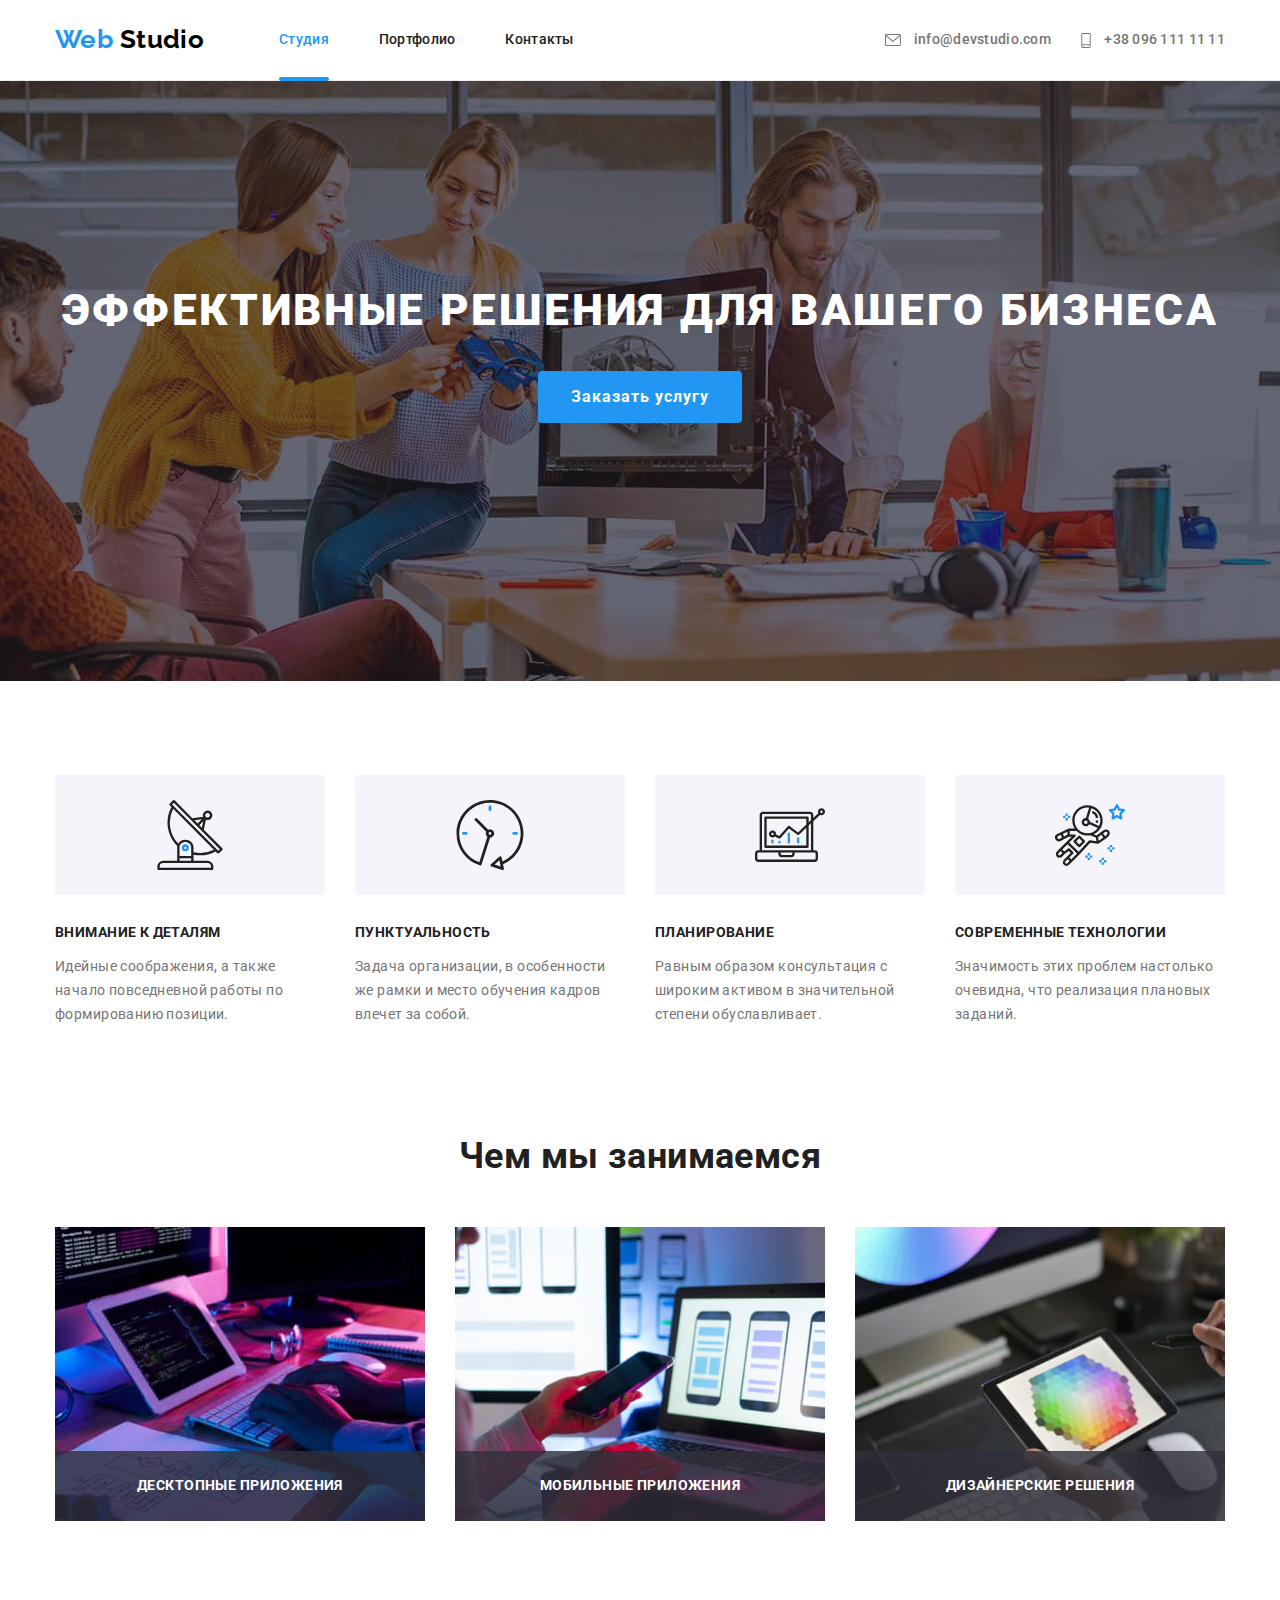
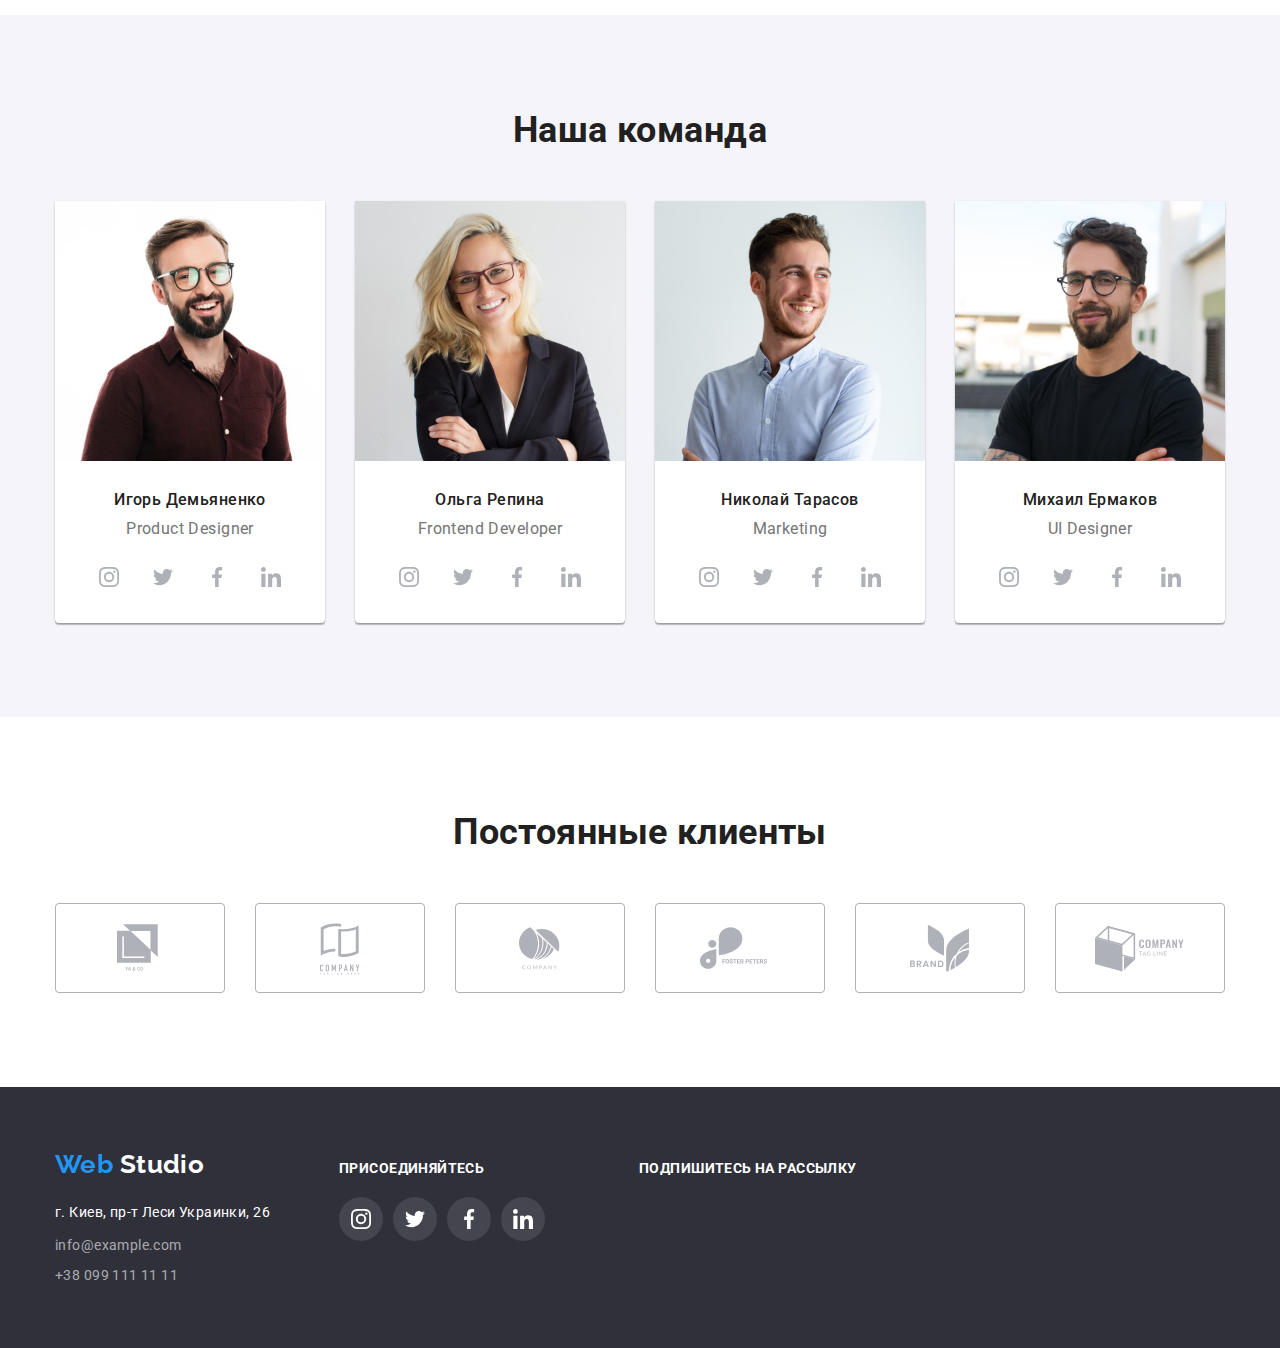
==== commit daa8fc98: "Добавлены эффекты перехода" ====
--- a/index.html
+++ b/index.html
@@ -20,7 +20,7 @@
 				Studio
 			</a>
 			<ul class="list site-nav">
-				<li class="site-nav-item"><a href="./index.html" class="site-nav-link">Студия</a></li>
+				<li class="site-nav-item"><a href="./index.html" class="site-nav-link current">Студия</a></li>
 				<li class="site-nav-item">
 					<a href="./portfolio.html" class="site-nav-link">Портфолио</a>
 				</li>
@@ -47,6 +47,7 @@
 				</li>
 			</ul>
 		</nav>
+
 	</header>
 	<main>
 		<!--Герой-->
--- a/css/style.css
+++ b/css/style.css
@@ -34,7 +34,7 @@
 }
 
 header {
-	border-bottom: 1px solid #ececec;
+	position: relative;
 }
 
 footer {
@@ -103,6 +103,10 @@
 
 /*Navigation*/
 
+.page-header {
+	border-bottom: 1px solid #ECECEC;
+}
+
 .main-nav {
 	display: flex;
 	align-items: center;
@@ -120,6 +124,7 @@
 
 .site-nav-item {
 	margin-right: 50px;
+	position: relative;
 }
 
 .site-nav-item:last-child {
@@ -148,6 +153,32 @@
 
 .site-nav-link {
 	color: var(--secondary-text-color);
+}
+
+.site-nav-link:hover::after,
+.site-nav-link:focus::after,
+.site-nav-link.current::after {
+	content: "";
+	width: 100%;
+	height: 4px;
+	border-radius: 2px;
+	background-color: var(--accent-color);
+	position: absolute;
+	bottom: 0;
+	left: 0;
+	transform: translate(0px, 1px);
+
+}
+
+.site-nav-link:hover::after,
+.site-nav-link:focus::after {
+
+	transition: background-color 250ms cubic-bezier(0.4, 0, 0.2, 1);
+
+}
+
+.site-nav-link.current {
+	color: var(--accent-color);
 }
 
 .contacts-link {
@@ -166,6 +197,8 @@
 .contacts-link:focus {
 	color: var(--accent-color);
 	fill: var(--accent-color);
+	transition: color 250ms cubic-bezier(0.4, 0, 0.2, 1),
+		fill 250ms cubic-bezier(0.4, 0, 0.2, 1);
 }
 
 /*Hero*/
@@ -244,6 +277,9 @@
 	color: var(--additional-color);
 	outline: none;
 	box-shadow: 0px 3px 1px rgba(0, 0, 0, 0.1), 0px 1px 2px rgba(0, 0, 0, 0.08), 0px 2px 2px rgba(0, 0, 0, 0.12);
+	transition: color 250ms cubic-bezier(0.4, 0, 0.2, 1),
+		background-color 250ms cubic-bezier(0.4, 0, 0.2, 1),
+		box-shadow 250ms cubic-bezier(0.4, 0, 0.2, 1);
 }
 
 /*Section*/
@@ -404,8 +440,10 @@
 	border-radius: 4px;
 }
 
-.clients-list-item:hover {
+.clients-list-item:hover,
+.clients-list-item:focus {
 	border-color: var(--accent-color);
+	transition: border-color 250ms cubic-bezier(0.4, 0, 0.2, 1);
 }
 
 .clients-list-item:not(:last-child) {
@@ -423,8 +461,10 @@
 	fill: var(--clients-logo-border);
 }
 
-.clients-link:hover {
+.clients-link:hover,
+.clients-link:focus {
 	fill: var(--accent-color);
+	transition: fill 250ms cubic-bezier(0.4, 0, 0.2, 1);
 }
 
 /*Portfolio*/
@@ -439,6 +479,7 @@
 
 .portfolio-card:hover {
 	box-shadow: 0px 1px 1px rgba(0, 0, 0, 0.12), 0px 4px 4px rgba(0, 0, 0, 0.06), 1px 4px 6px rgba(0, 0, 0, 0.16);
+	transition: box-shadow 250ms cubic-bezier(0.4, 0, 0.2, 1);
 }
 
 .portfolio-card:nth-last-child(-n + 3) {
@@ -470,11 +511,12 @@
 
 }
 
-.overlay-portfolio-text:hover .portfolio-item-text {
+.portfolio-card:hover .portfolio-item-text {
 
 	transform: translatey(0);
 	width: 370px;
 	height: 294px;
+	transition: transform 250ms cubic-bezier(0.4, 0, 0.2, 1)
 }
 
 .portfolio-item-description {
@@ -500,7 +542,6 @@
 	line-height: 1.56;
 
 	transform: translatey(100%);
-	transition: transform 250ms ease;
 }
 
 .filter-list {
@@ -572,9 +613,6 @@
 	display: flex;
 	align-items: center;
 }
-
-.social-link:hover,
-.social-link:focus {}
 
 .social-link>li:not(:last-child) {
 	margin-right: 10px;
@@ -597,11 +635,14 @@
 	background-size: 44px 44px;
 	background-color: var(--accent-color);
 	border-radius: 50%;
+	transition: fill 250ms cubic-bezier(0.4, 0, 0.2, 1),
+		background-color 250ms cubic-bezier(0.4, 0, 0.2, 1);
 }
 
 .social-link-icon:hover,
 .social-link-icon:focus {
 	fill: var(--additional-color);
+	transition: fill 250ms cubic-bezier(0.4, 0, 0.2, 1);
 }
 
 .social-link-item.footer {
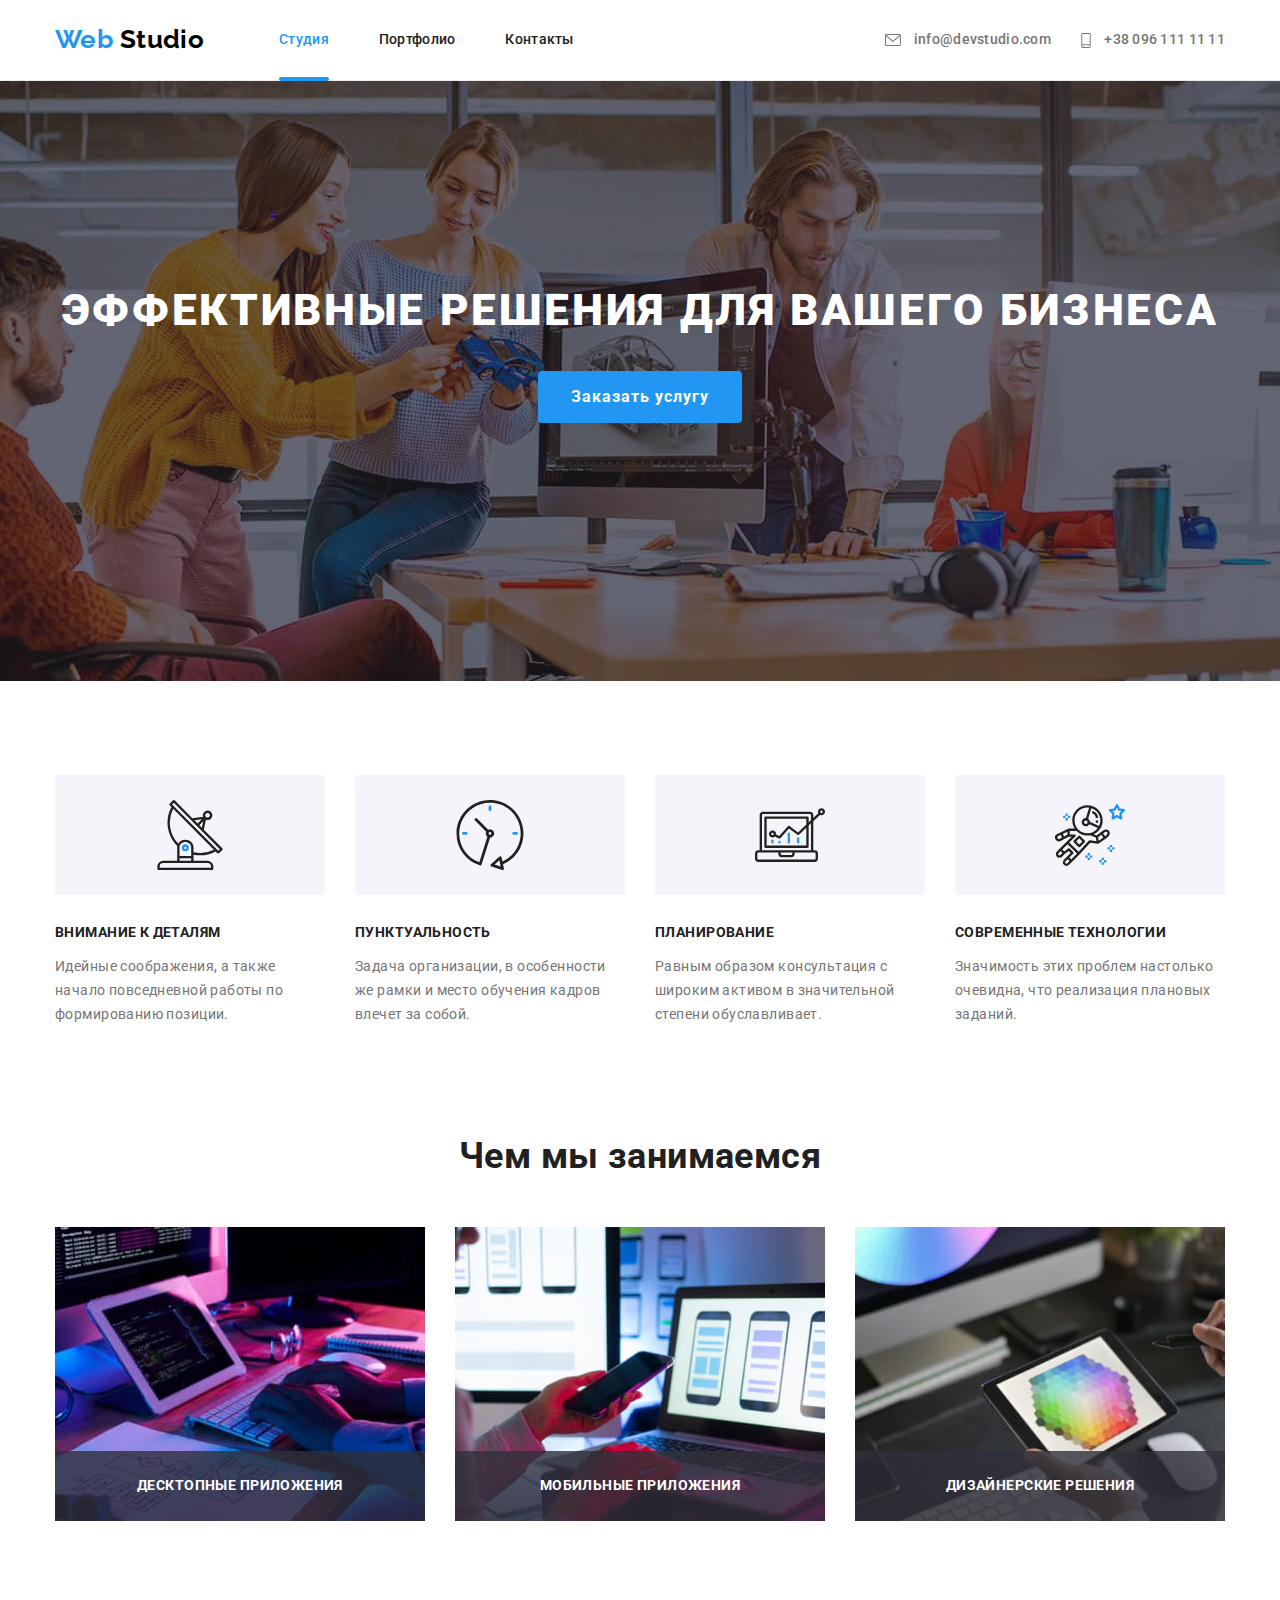
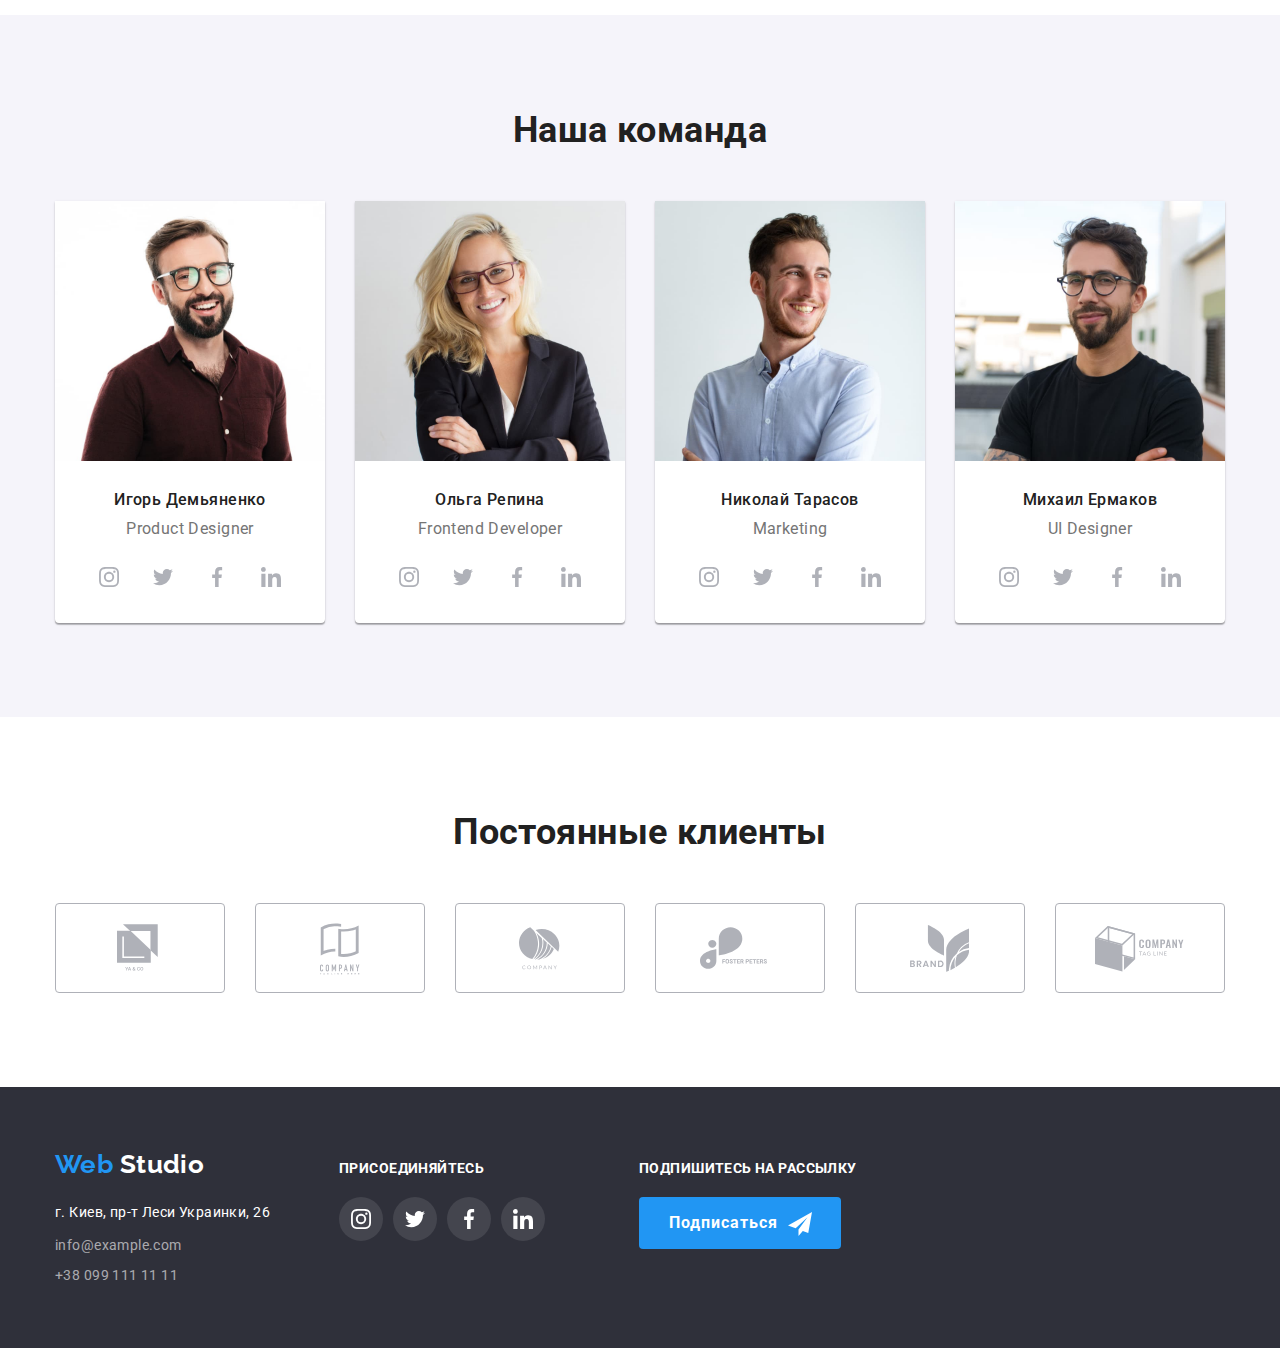
==== commit 0d9967ae: "Внесены правки по ДЗ" ====
--- a/index.html
+++ b/index.html
@@ -53,7 +53,7 @@
 		<!--Герой-->
 		<section class="hero hero-section">
 			<h1 class="hero-title">Эффективные решения для вашего бизнеса</h1>
-			<button type="button" class="button primary">Заказать услугу</button>
+			<button type="button" class="button primary" data-modal-open>Заказать услугу</button>
 		</section>
 		<!--Блок преимуществ-->
 		<section class="section">
@@ -407,9 +407,18 @@
 			</div>
 			<div>
 				<p class="footer-action">Подпишитесь на рассылку</p>
+				<button type="button" class="button primary subscribe">Подписаться<svg class="subscribe-icon">
+						<use href="./images/icons/sprite.svg#icon-subscribe"></use>
+					</svg></button>
 			</div>
 		</div>
 	</footer>
+	<div class="backdrop is-hidden" data-modal>
+		<div class="modal-window">
+			<button class="close-button" data-modal-close></button>
+		</div>
+	</div>
+	<script src="./js/modal.js"></script>
 </body>
 
 </html>--- a/css/style.css
+++ b/css/style.css
@@ -33,10 +33,6 @@
 	letter-spacing: 0.03em;
 }
 
-header {
-	position: relative;
-}
-
 footer {
 	margin-top: 94px;
 
@@ -104,7 +100,9 @@
 /*Navigation*/
 
 .page-header {
-	border-bottom: 1px solid #ECECEC;
+	position: relative;
+	margin: 0;
+	border-bottom: 1px solid #ececec;
 }
 
 .main-nav {
@@ -153,6 +151,14 @@
 
 .site-nav-link {
 	color: var(--secondary-text-color);
+}
+
+.site-nav-link::after {
+	content: "";
+	background-color: #ffffff;
+	transition-property: background-color;
+	transition-duration: 250ms;
+	transition-timing-function: cubic-bezier(0.4, 0, 0.2, 1);
 }
 
 .site-nav-link:hover::after,
@@ -167,14 +173,6 @@
 	bottom: 0;
 	left: 0;
 	transform: translate(0px, 1px);
-
-}
-
-.site-nav-link:hover::after,
-.site-nav-link:focus::after {
-
-	transition: background-color 250ms cubic-bezier(0.4, 0, 0.2, 1);
-
 }
 
 .site-nav-link.current {
@@ -184,6 +182,9 @@
 .contacts-link {
 	color: var(--primary-text-color);
 	fill: var(--primary-text-color);
+	transition-property: color, fill;
+	transition-duration: 250ms;
+	transition-timing-function: cubic-bezier(0.4, 0, 0.2, 1);
 }
 
 .icon-contacts {
@@ -197,8 +198,6 @@
 .contacts-link:focus {
 	color: var(--accent-color);
 	fill: var(--accent-color);
-	transition: color 250ms cubic-bezier(0.4, 0, 0.2, 1),
-		fill 250ms cubic-bezier(0.4, 0, 0.2, 1);
 }
 
 /*Hero*/
@@ -246,11 +245,28 @@
 	line-height: 1.88;
 	text-align: center;
 	letter-spacing: 0.06em;
+
+	cursor: pointer;
 }
 
 .button.primary {
 	background-color: var(--accent-color);
 	color: var(--additional-color);
+}
+
+.subscribe {
+	padding-left: 29px;
+	padding-right: 28px;
+}
+
+.subscribe-icon {
+	fill: var(--additional-color);
+
+	width: 24px;
+	height: 24px;
+	margin-left: 10px;
+
+	vertical-align: middle;
 }
 
 .button.filter {
@@ -260,6 +276,10 @@
 	letter-spacing: 0.03em;
 	padding: 6px 22px;
 	min-width: 73px;
+
+	transition-property: color, background-color, box-shadow;
+	transition-duration: 250ms;
+	transition-timing-function: cubic-bezier(0.4, 0, 0.2, 1);
 }
 
 .filter-item {
@@ -277,9 +297,6 @@
 	color: var(--additional-color);
 	outline: none;
 	box-shadow: 0px 3px 1px rgba(0, 0, 0, 0.1), 0px 1px 2px rgba(0, 0, 0, 0.08), 0px 2px 2px rgba(0, 0, 0, 0.12);
-	transition: color 250ms cubic-bezier(0.4, 0, 0.2, 1),
-		background-color 250ms cubic-bezier(0.4, 0, 0.2, 1),
-		box-shadow 250ms cubic-bezier(0.4, 0, 0.2, 1);
 }
 
 /*Section*/
@@ -438,12 +455,15 @@
 	height: 90px;
 	border: 1px solid var(--clients-logo-border);
 	border-radius: 4px;
+
+	transition-property: border-color;
+	transition-duration: 250ms;
+	transition-timing-function: cubic-bezier(0.4, 0, 0.2, 1);
 }
 
 .clients-list-item:hover,
 .clients-list-item:focus {
 	border-color: var(--accent-color);
-	transition: border-color 250ms cubic-bezier(0.4, 0, 0.2, 1);
 }
 
 .clients-list-item:not(:last-child) {
@@ -459,12 +479,15 @@
 	margin: 0;
 	padding: 0;
 	fill: var(--clients-logo-border);
+
+	transition-property: fill;
+	transition-duration: 250ms;
+	transition-timing-function: cubic-bezier(0.4, 0, 0.2, 1);
 }
 
 .clients-link:hover,
 .clients-link:focus {
 	fill: var(--accent-color);
-	transition: fill 250ms cubic-bezier(0.4, 0, 0.2, 1);
 }
 
 /*Portfolio*/
@@ -473,13 +496,25 @@
 	width: calc((100% - 60px) / 3);
 	margin-right: 30px;
 	margin-bottom: 30px;
+}
+
+.portfolio-card-link {
+	color: inherit;
+	text-decoration: none;
+	display: block;
+	margin: 0;
+	padding: 0;
+
 	background: #ffffff;
-	border: 1px solid #eeeeee;
-}
-
-.portfolio-card:hover {
+
+	transition-property: box-shadow, transform;
+	transition-duration: 250ms;
+	transition-timing-function: cubic-bezier(0.4, 0, 0.2, 1);
+}
+
+.portfolio-card-link:hover,
+.portfolio-card-link:focus {
 	box-shadow: 0px 1px 1px rgba(0, 0, 0, 0.12), 0px 4px 4px rgba(0, 0, 0, 0.06), 1px 4px 6px rgba(0, 0, 0, 0.16);
-	transition: box-shadow 250ms cubic-bezier(0.4, 0, 0.2, 1);
 }
 
 .portfolio-card:nth-last-child(-n + 3) {
@@ -492,6 +527,9 @@
 
 .portfolio-item {
 	padding: 20px 24px;
+	border-left: 1px solid #eeeeee;
+	border-right: 1px solid #eeeeee;
+	border-bottom: 1px solid #eeeeee;
 }
 
 .portfolio-item-title {
@@ -507,16 +545,16 @@
 .overlay-portfolio-text {
 	position: relative;
 	overflow: hidden;
-
-
-}
-
-.portfolio-card:hover .portfolio-item-text {
-
+}
+
+.portfolio-card-link:hover .portfolio-item-text,
+.portfolio-card-link:focus .portfolio-item-text {
 	transform: translatey(0);
 	width: 370px;
 	height: 294px;
-	transition: transform 250ms cubic-bezier(0.4, 0, 0.2, 1)
+	transition-property: transform;
+	transition-duration: 250ms;
+	transition-timing-function: cubic-bezier(0.4, 0, 0.2, 1);
 }
 
 .portfolio-item-description {
@@ -541,7 +579,7 @@
 	font-size: 18px;
 	line-height: 1.56;
 
-	transform: translatey(100%);
+	transform: translatey(101%);
 }
 
 .filter-list {
@@ -614,7 +652,7 @@
 	align-items: center;
 }
 
-.social-link>li:not(:last-child) {
+.social-link > li:not(:last-child) {
 	margin-right: 10px;
 }
 
@@ -625,6 +663,12 @@
 	padding: 12px;
 
 	fill: var(--clients-logo-border);
+	background-color: #ffffff;
+	border-radius: 50%;
+
+	transition-property: fill, background-color;
+	transition-duration: 250ms;
+	transition-timing-function: cubic-bezier(0.4, 0, 0.2, 1);
 }
 
 .social-link-item:hover,
@@ -635,8 +679,6 @@
 	background-size: 44px 44px;
 	background-color: var(--accent-color);
 	border-radius: 50%;
-	transition: fill 250ms cubic-bezier(0.4, 0, 0.2, 1),
-		background-color 250ms cubic-bezier(0.4, 0, 0.2, 1);
 }
 
 .social-link-icon:hover,
@@ -649,8 +691,70 @@
 	fill: var(--additional-color);
 	background-color: rgba(255, 255, 255, 0.1);
 	border-radius: 50%;
+
+	transition-property: fill, background-color;
+	transition-duration: 250ms;
+	transition-timing-function: cubic-bezier(0.4, 0, 0.2, 1);
 }
 
 .follow-block {
 	margin-right: 94px;
-}+}
+
+/*Modal*/
+
+.backdrop {
+	position: fixed;
+	top: 0;
+	left: 0;
+	right: 0;
+	bottom: 0;
+
+	width: 100%;
+	height: 100%;
+	background-color: rgba(0, 0, 0, 0.2);
+
+	opacity: 1;
+	transition-property: opacity;
+	transition-duration: 250ms;
+	transition-timing-function: cubic-bezier(0.4, 0, 0.2, 1);
+}
+
+.modal-window {
+	position: absolute;
+	top: 50%;
+	left: 50%;
+	transform: translate(-50%, -50%);
+	width: 90%;
+	max-width: 528px;
+	height: 500px;
+
+	background-color: #ffffff;
+	box-shadow: 0px 1px 3px rgba(0, 0, 0, 0.12), 0px 1px 1px rgba(0, 0, 0, 0.14), 0px 2px 1px rgba(0, 0, 0, 0.2);
+	border-radius: 4px;
+}
+
+.close-button {
+	position: absolute;
+	right: 8px;
+	top: 8px;
+
+	width: 30px;
+	height: 30px;
+
+	border: 1px solid rgba(0, 0, 0, 0.1);
+	border-radius: 50%;
+	color: black;
+	background-image: url(../images/icons/close-icon.svg);
+	background-repeat: no-repeat;
+	background-position: center;
+	background-size: 11px 11px;
+
+	cursor: pointer;
+}
+
+.backdrop.is-hidden {
+	visibility: hidden;
+	pointer-events: none;
+	opacity: 0;
+}
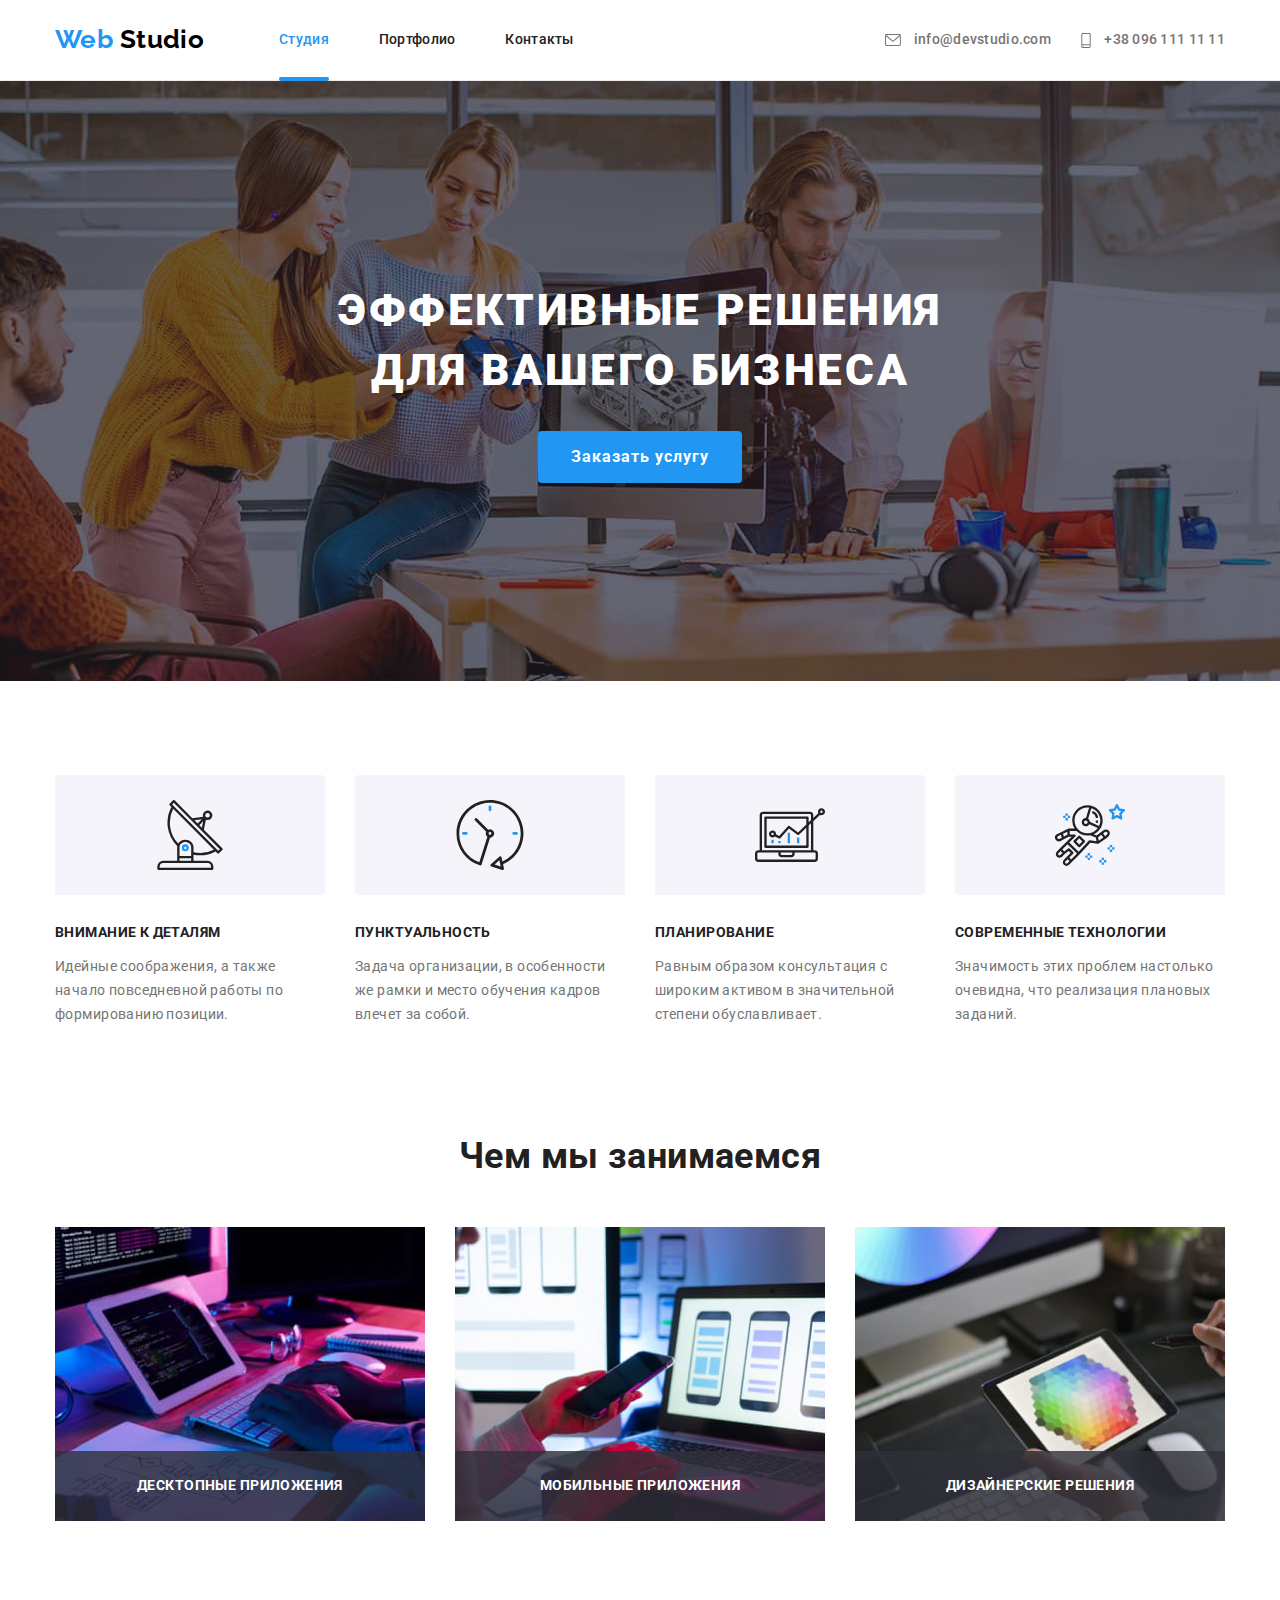
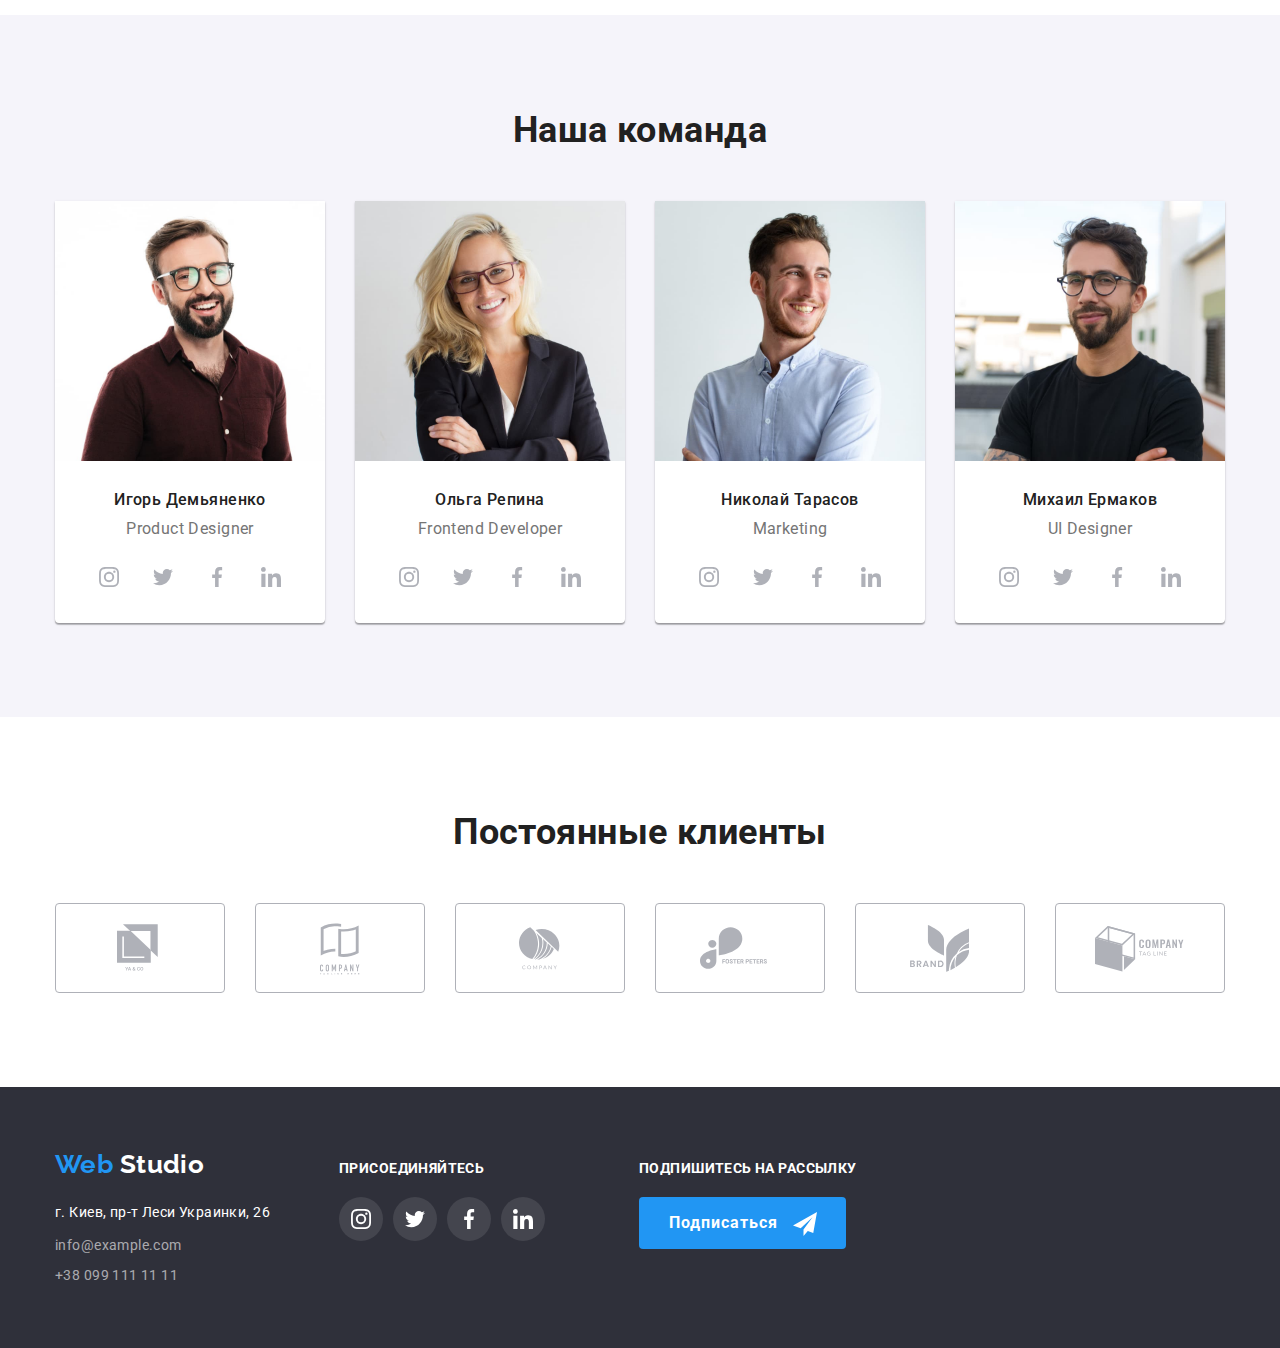
==== commit 001f37af: "Выровнял секцию героя по центру при масштабировании, заголовок h1 сделал в 2 строки" ====
--- a/index.html
+++ b/index.html
@@ -1,424 +1,535 @@
 <!DOCTYPE html>
 <html lang="ru">
+	<head>
+		<meta charset="UTF-8" />
+		<meta name="viewport" content="width=device-width, initial-scale=1.0" />
+		<meta http-equiv="X-UA-Compatible" content="ie=edge" />
+		<link
+			href="https://fonts.googleapis.com/css2?family=Raleway:wght@700&family=Roboto:wght@400;500;700&display=swap"
+			rel="stylesheet"
+		/>
+		<link rel="stylesheet" href="./css/normalize.css" />
+		<link rel="stylesheet" href="./css/style.css" />
+		<title>Web Studio</title>
+	</head>
 
-<head>
-	<meta charset="UTF-8" />
-	<meta name="viewport" content="width=device-width, initial-scale=1.0" />
-	<meta http-equiv="X-UA-Compatible" content="ie=edge" />
-	<link href="https://fonts.googleapis.com/css2?family=Raleway:wght@700&family=Roboto:wght@400;500;700&display=swap"
-		rel="stylesheet" />
-	<link rel="stylesheet" href="./css/normalize.css" />
-	<link rel="stylesheet" href="./css/style.css" />
-	<title>Web Studio</title>
-</head>
-
-<body>
-	<header class="page-header">
-		<nav class="container main-nav">
-			<a href="./index.html" class="logo">
-				<span class="logo logo-first">Web</span>
-				Studio
-			</a>
-			<ul class="list site-nav">
-				<li class="site-nav-item"><a href="./index.html" class="site-nav-link current">Студия</a></li>
-				<li class="site-nav-item">
-					<a href="./portfolio.html" class="site-nav-link">Портфолио</a>
-				</li>
-				<li class="site-nav-item">
-					<a href="#" class="site-nav-link">Контакты</a>
-				</li>
-			</ul>
-			<ul class="list contacts">
-				<li class="contacts-item">
-					<a href="mailto:info@devstudio.com" class="contacts-link">
-						<svg class="icon-contacts" width="16" height="12">
-							<use href="./images/icons/sprite.svg#icon-envelope"></use>
-						</svg>
-						info@devstudio.com
-					</a>
-				</li>
-				<li class="contacts-item">
-					<a href="tel:+380961111111" class="contacts-link icon-phone">
-						<svg class="icon-contacts" width="10" height="15">
-							<use href="./images/icons/sprite.svg#icon-smartphone"></use>
-						</svg>
-						+38 096 111 11 11
-					</a>
-				</li>
-			</ul>
-		</nav>
-
-	</header>
-	<main>
-		<!--Герой-->
-		<section class="hero hero-section">
-			<h1 class="hero-title">Эффективные решения для вашего бизнеса</h1>
-			<button type="button" class="button primary" data-modal-open>Заказать услугу</button>
-		</section>
-		<!--Блок преимуществ-->
-		<section class="section">
-			<div class="container">
-				<h2 class="visually-hidden">Наши преимущества</h2>
-				<ul class="list advantages">
-					<li class="advantages-item">
-						<div class="advantages-bg">
-							<svg class="advantages-icon">
-								<use href="./images/icons/sprite.svg#icon-antenna"></use>
-							</svg>
-						</div>
-						<h3 class="section-title-description">Внимание к деталям</h3>
-						<p>Идейные соображения, а также начало повседневной работы по формированию позиции.</p>
+	<body>
+		<header class="page-header">
+			<nav class="container main-nav">
+				<a href="./index.html" class="logo">
+					<span class="logo logo-first">Web</span>
+					Studio
+				</a>
+				<ul class="list site-nav">
+					<li class="site-nav-item"><a href="./index.html" class="site-nav-link current">Студия</a></li>
+					<li class="site-nav-item">
+						<a href="./portfolio.html" class="site-nav-link">Портфолио</a>
 					</li>
-					<li class="advantages-item">
-						<div class="advantages-bg">
-							<svg class="advantages-icon">
-								<use href="./images/icons/sprite.svg#icon-clock"></use>
-							</svg>
-						</div>
-						<h3 class="section-title-description">Пунктуальность</h3>
-						<p>Задача организации, в особенности же рамки и место обучения кадров влечет за собой.</p>
-					</li>
-					<li class="advantages-item">
-						<div class="advantages-bg">
-							<svg class="advantages-icon">
-								<use href="./images/icons/sprite.svg#icon-diagram"></use>
-							</svg>
-						</div>
-						<h3 class="section-title-description">Планирование</h3>
-						<p>Равным образом консультация с широким активом в значительной степени обуславливает.</p>
-					</li>
-					<li class="advantages-item">
-						<div class="advantages-bg">
-							<svg class="advantages-icon">
-								<use href="./images/icons/sprite.svg#icon-astronaut"></use>
-							</svg>
-						</div>
-						<h3 class="section-title-description">Современные технологии</h3>
-						<p>Значимость этих проблем настолько очевидна, что реализация плановых заданий.</p>
+					<li class="site-nav-item">
+						<a href="#" class="site-nav-link">Контакты</a>
 					</li>
 				</ul>
-			</div>
-		</section>
-		<!--Услуги-->
-		<section class="section">
-			<div class="container">
-				<h2 class="section-title">Чем мы занимаемся</h2>
-				<ul class="list products">
-					<li class="products-item">
-						<img src="./images/desktop-app.jpg" alt="десктопные приложения" width="370" height="294" />
-						<h3 class="section-title-description white">Десктопные приложения</h3>
-					</li>
-					<li class="products-item">
-						<img src="./images/mobile-app.jpg" alt="мобильные приложения" width="370" height="294" />
-						<h3 class="section-title-description white">Мобильные приложения</h3>
-					</li>
-					<li class="products-item">
-						<img src="./images/design.jpg" alt="дизайн приложений" width="370" height="294" />
-						<h3 class="section-title-description white">Дизайнерские решения</h3>
-					</li>
-				</ul>
-			</div>
-		</section>
-		<!--Команда-->
-		<section class="section-grey">
-			<div class="container">
-				<h2 class="section-title">Наша команда</h2>
-				<ul class="list team-member">
-					<li class="team-member-card">
-						<img src="./images/product-designer.jpg" alt="продуктовый дизайнер Николай Кучеренко"
-							width="270" height="260" />
-						<div class="team-member-description">
-							<h3 class="team-member name">Игорь Демьяненко</h3>
-							<p class="team-member prof" lang="en">Product Designer</p>
-							<ul class="list social-link">
-								<li>
-									<a class="social-link-item" href="https://www.instagram.com/" target="_blank"
-										rel="noopener noreferrer" aria-label="ссылка на инстаграм">
-										<svg class="social-link-icon" width="20" height="20">
-											<use href="./images/icons/sprite.svg#icon-instagram"></use>
-										</svg>
-									</a>
-								</li>
-								<li>
-									<a class="social-link-item" href="https://www.twitter.com/" target="_blank"
-										rel="noopener noreferrer" aria-label="ссылка на твиттер">
-										<svg class="social-link-icon" width="20" height="20">
-											<use href="./images/icons/sprite.svg#icon-twitter"></use>
-										</svg>
-									</a>
-								</li>
-								<li>
-									<a class="social-link-item" href="https://www.facebook.com/" target="_blank"
-										rel="noopener noreferrer" aria-label="ссылка на фейсбук">
-										<svg class="social-link-icon" width="20" height="20">
-											<use href="./images/icons/sprite.svg#icon-facebook"></use>
-										</svg>
-									</a>
-								</li>
-								<li>
-									<a class="social-link-item" href="https://www.linkedin.com/" target="_blank"
-										rel="noopener noreferrer" aria-label="ссылка на линкедин">
-										<svg class="social-link-icon" width="20" height="20">
-											<use href="./images/icons/sprite.svg#icon-linkedin"></use>
-										</svg>
-									</a>
-								</li>
-							</ul>
-						</div>
-					</li>
-					<li class="team-member-card">
-						<img src="./images/frontend.jpg" alt="фронт-энд разработчик Ольга Иванова" width="270"
-							height="260" />
-						<div class="team-member-description">
-							<h3 class="team-member name">Ольга Репина</h3>
-							<p class="team-member prof" lang="en">Frontend Developer</p>
-							<ul class="list social-link">
-								<li>
-									<a class="social-link-item" href="https://www.instagram.com/" target="_blank"
-										rel="noopener noreferrer" aria-label="ссылка на инстаграм">
-										<svg class="social-link-icon" width="20" height="20">
-											<use href="./images/icons/sprite.svg#icon-instagram"></use>
-										</svg>
-									</a>
-								</li>
-								<li>
-									<a class="social-link-item" href="https://www.twitter.com/" target="_blank"
-										rel="noopener noreferrer" aria-label="ссылка на твиттер">
-										<svg class="social-link-icon" width="20" height="20">
-											<use href="./images/icons/sprite.svg#icon-twitter"></use>
-										</svg>
-									</a>
-								</li>
-								<li>
-									<a class="social-link-item" href="https://www.facebook.com/" target="_blank"
-										rel="noopener noreferrer" aria-label="ссылка на фейсбук">
-										<svg class="social-link-icon" width="20" height="20">
-											<use href="./images/icons/sprite.svg#icon-facebook"></use>
-										</svg>
-									</a>
-								</li>
-								<li>
-									<a class="social-link-item" href="https://www.linkedin.com/" target="_blank"
-										rel="noopener noreferrer" aria-label="ссылка на линкедин">
-										<svg class="social-link-icon" width="20" height="20">
-											<use href="./images/icons/sprite.svg#icon-linkedin"></use>
-										</svg>
-									</a>
-								</li>
-							</ul>
-						</div>
-					</li>
-					<li class="team-member-card">
-						<img src="./images/marketing.jpg" alt="маркетолог Андрей Шевченко" width="270" height="260" />
-						<div class="team-member-description">
-							<h3 class="team-member name">Николай Тарасов</h3>
-							<p class="team-member prof" lang="en">Marketing</p>
-							<ul class="list social-link">
-								<li>
-									<a class="social-link-item" href="https://www.instagram.com/" target="_blank"
-										rel="noopener noreferrer" aria-label="ссылка на инстаграм">
-										<svg class="social-link-icon" width="20" height="20">
-											<use href="./images/icons/sprite.svg#icon-instagram"></use>
-										</svg>
-									</a>
-								</li>
-								<li>
-									<a class="social-link-item" href="https://www.twitter.com/" target="_blank"
-										rel="noopener noreferrer" aria-label="ссылка на твиттер">
-										<svg class="social-link-icon" width="20" height="20">
-											<use href="./images/icons/sprite.svg#icon-twitter"></use>
-										</svg>
-									</a>
-								</li>
-								<li>
-									<a class="social-link-item" href="https://www.facebook.com/" target="_blank"
-										rel="noopener noreferrer" aria-label="ссылка на фейсбук">
-										<svg class="social-link-icon" width="20" height="20">
-											<use href="./images/icons/sprite.svg#icon-facebook"></use>
-										</svg>
-									</a>
-								</li>
-								<li>
-									<a class="social-link-item" href="https://www.linkedin.com/" target="_blank"
-										rel="noopener noreferrer" aria-label="ссылка на линкедин">
-										<svg class="social-link-icon" width="20" height="20">
-											<use href="./images/icons/sprite.svg#icon-linkedin"></use>
-										</svg>
-									</a>
-								</li>
-							</ul>
-						</div>
-					</li>
-					<li class="team-member-card">
-						<img src="./images/ui.jpg" alt="дизайнер Иван Николаев" width="270" height="260" />
-						<div class="team-member-description">
-							<h3 class="team-member name">Михаил Ермаков</h3>
-							<p class="team-member prof" lang="en">UI Designer</p>
-							<ul class="list social-link">
-								<li>
-									<a class="social-link-item" href="https://www.instagram.com/" target="_blank"
-										rel="noopener noreferrer" aria-label="ссылка на инстаграм">
-										<svg class="social-link-icon" width="20" height="20">
-											<use href="./images/icons/sprite.svg#icon-instagram"></use>
-										</svg>
-									</a>
-								</li>
-								<li>
-									<a class="social-link-item" href="https://www.twitter.com/" target="_blank"
-										rel="noopener noreferrer" aria-label="ссылка на твиттер">
-										<svg class="social-link-icon" width="20" height="20">
-											<use href="./images/icons/sprite.svg#icon-twitter"></use>
-										</svg>
-									</a>
-								</li>
-								<li>
-									<a class="social-link-item" href="https://www.facebook.com/" target="_blank"
-										rel="noopener noreferrer" aria-label="ссылка на фейсбук">
-										<svg class="social-link-icon" width="20" height="20">
-											<use href="./images/icons/sprite.svg#icon-facebook"></use>
-										</svg>
-									</a>
-								</li>
-								<li>
-									<a class="social-link-item" href="https://www.linkedin.com/" target="_blank"
-										rel="noopener noreferrer" aria-label="ссылка на линкедин">
-										<svg class="social-link-icon" width="20" height="20">
-											<use href="./images/icons/sprite.svg#icon-linkedin"></use>
-										</svg>
-									</a>
-								</li>
-							</ul>
-						</div>
-					</li>
-				</ul>
-			</div>
-		</section>
-		<!--Клиенты-->
-		<section class="clients">
-			<div class="container">
-				<h2 class="section-title">Постоянные клиенты</h2>
-				<ul class="list clients-list">
-					<li class="clients-list-item">
-						<a href="#" class="clients-link">
-							<svg width="45" height="50">
-								<use href="./images/icons/sprite.svg#icon-logo-1"></use>
+				<ul class="list contacts">
+					<li class="contacts-item">
+						<a href="mailto:info@devstudio.com" class="contacts-link">
+							<svg class="icon-contacts" width="16" height="12">
+								<use href="./images/icons/sprite.svg#icon-envelope"></use>
 							</svg>
+							info@devstudio.com
 						</a>
 					</li>
-					<li class="clients-list-item">
-						<a href="#" class="clients-link">
-							<svg width="40" height="52">
-								<use href="./images/icons/sprite.svg#icon-logo-2"></use>
+					<li class="contacts-item">
+						<a href="tel:+380961111111" class="contacts-link icon-phone">
+							<svg class="icon-contacts" width="10" height="15">
+								<use href="./images/icons/sprite.svg#icon-smartphone"></use>
 							</svg>
-						</a>
-					</li>
-					<li class="clients-list-item">
-						<a href="#" class="clients-link">
-							<svg width="41" height="43">
-								<use href="./images/icons/sprite.svg#icon-logo-3"></use>
-							</svg>
-						</a>
-					</li>
-					<li class="clients-list-item">
-						<a href="#" class="clients-link">
-							<svg width="80" height="43">
-								<use href="./images/icons/sprite.svg#icon-logo-4"></use>
-							</svg>
-						</a>
-					</li>
-					<li class="clients-list-item">
-						<a href="#" class="clients-link">
-							<svg width="59" height="47">
-								<use href="./images/icons/sprite.svg#icon-logo-5"></use>
-							</svg>
-						</a>
-					</li>
-					<li class="clients-list-item">
-						<a href="#" class="clients-link">
-							<svg width="89" height="46">
-								<use href="./images/icons/sprite.svg#icon-logo-6"></use>
-							</svg>
+							+38 096 111 11 11
 						</a>
 					</li>
 				</ul>
+			</nav>
+		</header>
+		<main>
+			<!--Герой-->
+			<section class="hero hero-section">
+				<div class="hero-text-area">
+					<h1 class="hero-title">Эффективные решения для вашего бизнеса</h1>
+					<button type="button" class="button primary" data-modal-open>Заказать услугу</button>
+				</div>
+			</section>
+			<!--Блок преимуществ-->
+			<section class="section">
+				<div class="container">
+					<h2 class="visually-hidden">Наши преимущества</h2>
+					<ul class="list advantages">
+						<li class="advantages-item">
+							<div class="advantages-bg">
+								<svg class="advantages-icon">
+									<use href="./images/icons/sprite.svg#icon-antenna"></use>
+								</svg>
+							</div>
+							<h3 class="section-title-description">Внимание к деталям</h3>
+							<p>Идейные соображения, а также начало повседневной работы по формированию позиции.</p>
+						</li>
+						<li class="advantages-item">
+							<div class="advantages-bg">
+								<svg class="advantages-icon">
+									<use href="./images/icons/sprite.svg#icon-clock"></use>
+								</svg>
+							</div>
+							<h3 class="section-title-description">Пунктуальность</h3>
+							<p>Задача организации, в особенности же рамки и место обучения кадров влечет за собой.</p>
+						</li>
+						<li class="advantages-item">
+							<div class="advantages-bg">
+								<svg class="advantages-icon">
+									<use href="./images/icons/sprite.svg#icon-diagram"></use>
+								</svg>
+							</div>
+							<h3 class="section-title-description">Планирование</h3>
+							<p>Равным образом консультация с широким активом в значительной степени обуславливает.</p>
+						</li>
+						<li class="advantages-item">
+							<div class="advantages-bg">
+								<svg class="advantages-icon">
+									<use href="./images/icons/sprite.svg#icon-astronaut"></use>
+								</svg>
+							</div>
+							<h3 class="section-title-description">Современные технологии</h3>
+							<p>Значимость этих проблем настолько очевидна, что реализация плановых заданий.</p>
+						</li>
+					</ul>
+				</div>
+			</section>
+			<!--Услуги-->
+			<section class="section">
+				<div class="container">
+					<h2 class="section-title">Чем мы занимаемся</h2>
+					<ul class="list products">
+						<li class="products-item">
+							<img src="./images/desktop-app.jpg" alt="десктопные приложения" width="370" height="294" />
+							<h3 class="section-title-description white">Десктопные приложения</h3>
+						</li>
+						<li class="products-item">
+							<img src="./images/mobile-app.jpg" alt="мобильные приложения" width="370" height="294" />
+							<h3 class="section-title-description white">Мобильные приложения</h3>
+						</li>
+						<li class="products-item">
+							<img src="./images/design.jpg" alt="дизайн приложений" width="370" height="294" />
+							<h3 class="section-title-description white">Дизайнерские решения</h3>
+						</li>
+					</ul>
+				</div>
+			</section>
+			<!--Команда-->
+			<section class="section-grey">
+				<div class="container">
+					<h2 class="section-title">Наша команда</h2>
+					<ul class="list team-member">
+						<li class="team-member-card">
+							<img
+								src="./images/product-designer.jpg"
+								alt="продуктовый дизайнер Николай Кучеренко"
+								width="270"
+								height="260"
+							/>
+							<div class="team-member-description">
+								<h3 class="team-member name">Игорь Демьяненко</h3>
+								<p class="team-member prof" lang="en">Product Designer</p>
+								<ul class="list social-link">
+									<li>
+										<a
+											class="social-link-item"
+											href="https://www.instagram.com/"
+											target="_blank"
+											rel="noopener noreferrer"
+											aria-label="ссылка на инстаграм"
+										>
+											<svg class="social-link-icon" width="20" height="20">
+												<use href="./images/icons/sprite.svg#icon-instagram"></use>
+											</svg>
+										</a>
+									</li>
+									<li>
+										<a
+											class="social-link-item"
+											href="https://www.twitter.com/"
+											target="_blank"
+											rel="noopener noreferrer"
+											aria-label="ссылка на твиттер"
+										>
+											<svg class="social-link-icon" width="20" height="20">
+												<use href="./images/icons/sprite.svg#icon-twitter"></use>
+											</svg>
+										</a>
+									</li>
+									<li>
+										<a
+											class="social-link-item"
+											href="https://www.facebook.com/"
+											target="_blank"
+											rel="noopener noreferrer"
+											aria-label="ссылка на фейсбук"
+										>
+											<svg class="social-link-icon" width="20" height="20">
+												<use href="./images/icons/sprite.svg#icon-facebook"></use>
+											</svg>
+										</a>
+									</li>
+									<li>
+										<a
+											class="social-link-item"
+											href="https://www.linkedin.com/"
+											target="_blank"
+											rel="noopener noreferrer"
+											aria-label="ссылка на линкедин"
+										>
+											<svg class="social-link-icon" width="20" height="20">
+												<use href="./images/icons/sprite.svg#icon-linkedin"></use>
+											</svg>
+										</a>
+									</li>
+								</ul>
+							</div>
+						</li>
+						<li class="team-member-card">
+							<img src="./images/frontend.jpg" alt="фронт-энд разработчик Ольга Иванова" width="270" height="260" />
+							<div class="team-member-description">
+								<h3 class="team-member name">Ольга Репина</h3>
+								<p class="team-member prof" lang="en">Frontend Developer</p>
+								<ul class="list social-link">
+									<li>
+										<a
+											class="social-link-item"
+											href="https://www.instagram.com/"
+											target="_blank"
+											rel="noopener noreferrer"
+											aria-label="ссылка на инстаграм"
+										>
+											<svg class="social-link-icon" width="20" height="20">
+												<use href="./images/icons/sprite.svg#icon-instagram"></use>
+											</svg>
+										</a>
+									</li>
+									<li>
+										<a
+											class="social-link-item"
+											href="https://www.twitter.com/"
+											target="_blank"
+											rel="noopener noreferrer"
+											aria-label="ссылка на твиттер"
+										>
+											<svg class="social-link-icon" width="20" height="20">
+												<use href="./images/icons/sprite.svg#icon-twitter"></use>
+											</svg>
+										</a>
+									</li>
+									<li>
+										<a
+											class="social-link-item"
+											href="https://www.facebook.com/"
+											target="_blank"
+											rel="noopener noreferrer"
+											aria-label="ссылка на фейсбук"
+										>
+											<svg class="social-link-icon" width="20" height="20">
+												<use href="./images/icons/sprite.svg#icon-facebook"></use>
+											</svg>
+										</a>
+									</li>
+									<li>
+										<a
+											class="social-link-item"
+											href="https://www.linkedin.com/"
+											target="_blank"
+											rel="noopener noreferrer"
+											aria-label="ссылка на линкедин"
+										>
+											<svg class="social-link-icon" width="20" height="20">
+												<use href="./images/icons/sprite.svg#icon-linkedin"></use>
+											</svg>
+										</a>
+									</li>
+								</ul>
+							</div>
+						</li>
+						<li class="team-member-card">
+							<img src="./images/marketing.jpg" alt="маркетолог Андрей Шевченко" width="270" height="260" />
+							<div class="team-member-description">
+								<h3 class="team-member name">Николай Тарасов</h3>
+								<p class="team-member prof" lang="en">Marketing</p>
+								<ul class="list social-link">
+									<li>
+										<a
+											class="social-link-item"
+											href="https://www.instagram.com/"
+											target="_blank"
+											rel="noopener noreferrer"
+											aria-label="ссылка на инстаграм"
+										>
+											<svg class="social-link-icon" width="20" height="20">
+												<use href="./images/icons/sprite.svg#icon-instagram"></use>
+											</svg>
+										</a>
+									</li>
+									<li>
+										<a
+											class="social-link-item"
+											href="https://www.twitter.com/"
+											target="_blank"
+											rel="noopener noreferrer"
+											aria-label="ссылка на твиттер"
+										>
+											<svg class="social-link-icon" width="20" height="20">
+												<use href="./images/icons/sprite.svg#icon-twitter"></use>
+											</svg>
+										</a>
+									</li>
+									<li>
+										<a
+											class="social-link-item"
+											href="https://www.facebook.com/"
+											target="_blank"
+											rel="noopener noreferrer"
+											aria-label="ссылка на фейсбук"
+										>
+											<svg class="social-link-icon" width="20" height="20">
+												<use href="./images/icons/sprite.svg#icon-facebook"></use>
+											</svg>
+										</a>
+									</li>
+									<li>
+										<a
+											class="social-link-item"
+											href="https://www.linkedin.com/"
+											target="_blank"
+											rel="noopener noreferrer"
+											aria-label="ссылка на линкедин"
+										>
+											<svg class="social-link-icon" width="20" height="20">
+												<use href="./images/icons/sprite.svg#icon-linkedin"></use>
+											</svg>
+										</a>
+									</li>
+								</ul>
+							</div>
+						</li>
+						<li class="team-member-card">
+							<img src="./images/ui.jpg" alt="дизайнер Иван Николаев" width="270" height="260" />
+							<div class="team-member-description">
+								<h3 class="team-member name">Михаил Ермаков</h3>
+								<p class="team-member prof" lang="en">UI Designer</p>
+								<ul class="list social-link">
+									<li>
+										<a
+											class="social-link-item"
+											href="https://www.instagram.com/"
+											target="_blank"
+											rel="noopener noreferrer"
+											aria-label="ссылка на инстаграм"
+										>
+											<svg class="social-link-icon" width="20" height="20">
+												<use href="./images/icons/sprite.svg#icon-instagram"></use>
+											</svg>
+										</a>
+									</li>
+									<li>
+										<a
+											class="social-link-item"
+											href="https://www.twitter.com/"
+											target="_blank"
+											rel="noopener noreferrer"
+											aria-label="ссылка на твиттер"
+										>
+											<svg class="social-link-icon" width="20" height="20">
+												<use href="./images/icons/sprite.svg#icon-twitter"></use>
+											</svg>
+										</a>
+									</li>
+									<li>
+										<a
+											class="social-link-item"
+											href="https://www.facebook.com/"
+											target="_blank"
+											rel="noopener noreferrer"
+											aria-label="ссылка на фейсбук"
+										>
+											<svg class="social-link-icon" width="20" height="20">
+												<use href="./images/icons/sprite.svg#icon-facebook"></use>
+											</svg>
+										</a>
+									</li>
+									<li>
+										<a
+											class="social-link-item"
+											href="https://www.linkedin.com/"
+											target="_blank"
+											rel="noopener noreferrer"
+											aria-label="ссылка на линкедин"
+										>
+											<svg class="social-link-icon" width="20" height="20">
+												<use href="./images/icons/sprite.svg#icon-linkedin"></use>
+											</svg>
+										</a>
+									</li>
+								</ul>
+							</div>
+						</li>
+					</ul>
+				</div>
+			</section>
+			<!--Клиенты-->
+			<section class="clients">
+				<div class="container">
+					<h2 class="section-title">Постоянные клиенты</h2>
+					<ul class="list clients-list">
+						<li class="clients-list-item">
+							<a href="#" class="clients-link">
+								<svg width="45" height="50">
+									<use href="./images/icons/sprite.svg#icon-logo-1"></use>
+								</svg>
+							</a>
+						</li>
+						<li class="clients-list-item">
+							<a href="#" class="clients-link">
+								<svg width="40" height="52">
+									<use href="./images/icons/sprite.svg#icon-logo-2"></use>
+								</svg>
+							</a>
+						</li>
+						<li class="clients-list-item">
+							<a href="#" class="clients-link">
+								<svg width="41" height="43">
+									<use href="./images/icons/sprite.svg#icon-logo-3"></use>
+								</svg>
+							</a>
+						</li>
+						<li class="clients-list-item">
+							<a href="#" class="clients-link">
+								<svg width="80" height="43">
+									<use href="./images/icons/sprite.svg#icon-logo-4"></use>
+								</svg>
+							</a>
+						</li>
+						<li class="clients-list-item">
+							<a href="#" class="clients-link">
+								<svg width="59" height="47">
+									<use href="./images/icons/sprite.svg#icon-logo-5"></use>
+								</svg>
+							</a>
+						</li>
+						<li class="clients-list-item">
+							<a href="#" class="clients-link">
+								<svg width="89" height="46">
+									<use href="./images/icons/sprite.svg#icon-logo-6"></use>
+								</svg>
+							</a>
+						</li>
+					</ul>
+				</div>
+			</section>
+		</main>
+		<footer>
+			<div class="container footer-columns">
+				<div class="logo-address">
+					<a href="./index.html" class="logo logo-footer">
+						<span class="logo logo-first">Web</span>
+						Studio
+					</a>
+					<address class="address">
+						<ul class="list">
+							<li>
+								<a
+									href="https://goo.gl/maps/nj3guqjCCo6YJQm78"
+									target="_blank"
+									rel="noopener noreferrer"
+									class="footer-link address"
+								>
+									г. Киев, пр-т Леси Украинки, 26
+								</a>
+							</li>
+							<li class="footer-contacts-mail">
+								<a href="mailto:info@example.com" class="footer-link">info@example.com</a>
+							</li>
+							<li class="footer-contacts-phone">
+								<a href="tel:+380991111111" class="footer-link">+38 099 111 11 11</a>
+							</li>
+						</ul>
+					</address>
+				</div>
+				<div class="follow-block">
+					<p class="footer-action">Присоединяйтесь</p>
+					<ul class="list social-link">
+						<li>
+							<a
+								class="social-link-item footer"
+								href="https://www.instagram.com/"
+								target="_blank"
+								rel="noopener noreferrer"
+								aria-label="ссылка на инстаграм"
+							>
+								<svg class="social-link-icon" width="20" height="20">
+									<use href="./images/icons/sprite.svg#icon-instagram"></use>
+								</svg>
+							</a>
+						</li>
+						<li>
+							<a
+								class="social-link-item footer"
+								href="https://www.twitter.com/"
+								target="_blank"
+								rel="noopener noreferrer"
+								aria-label="ссылка на твиттер"
+							>
+								<svg class="social-link-icon" width="20" height="20">
+									<use href="./images/icons/sprite.svg#icon-twitter"></use>
+								</svg>
+							</a>
+						</li>
+						<li>
+							<a
+								class="social-link-item footer"
+								href="https://www.facebook.com/"
+								target="_blank"
+								rel="noopener noreferrer"
+								aria-label="ссылка на фейсбук"
+							>
+								<svg class="social-link-icon" width="20" height="20">
+									<use href="./images/icons/sprite.svg#icon-facebook"></use>
+								</svg>
+							</a>
+						</li>
+						<li>
+							<a
+								class="social-link-item footer"
+								href="https://www.linkedin.com/"
+								target="_blank"
+								rel="noopener noreferrer"
+								aria-label="ссылка на линкедин"
+							>
+								<svg class="social-link-icon" width="20" height="20">
+									<use href="./images/icons/sprite.svg#icon-linkedin"></use>
+								</svg>
+							</a>
+						</li>
+					</ul>
+				</div>
+				<div>
+					<p class="footer-action">Подпишитесь на рассылку</p>
+					<button type="button" class="button primary subscribe">
+						Подписаться
+						<svg class="subscribe-icon">
+							<use href="./images/icons/sprite.svg#icon-subscribe"></use>
+						</svg>
+					</button>
+				</div>
 			</div>
-		</section>
-	</main>
-	<footer>
-		<div class="container footer-columns">
-			<div class="logo-address">
-				<a href="./index.html" class="logo logo-footer">
-					<span class="logo logo-first">Web</span>
-					Studio
-				</a>
-				<address class="address">
-					<ul class="list">
-						<li>
-							<a href="https://goo.gl/maps/nj3guqjCCo6YJQm78" target="_blank" rel="noopener noreferrer"
-								class="footer-link address">
-								г. Киев, пр-т Леси Украинки, 26
-							</a>
-						</li>
-						<li class="footer-contacts-mail">
-							<a href="mailto:info@example.com" class="footer-link">info@example.com</a>
-						</li>
-						<li class="footer-contacts-phone">
-							<a href="tel:+380991111111" class="footer-link">+38 099 111 11 11</a>
-						</li>
-					</ul>
-				</address>
-			</div>
-			<div class="follow-block">
-				<p class="footer-action">Присоединяйтесь</p>
-				<ul class="list social-link">
-					<li>
-						<a class="social-link-item footer" href="https://www.instagram.com/" target="_blank"
-							rel="noopener noreferrer" aria-label="ссылка на инстаграм">
-							<svg class="social-link-icon" width="20" height="20">
-								<use href="./images/icons/sprite.svg#icon-instagram"></use>
-							</svg>
-						</a>
-					</li>
-					<li>
-						<a class="social-link-item footer" href="https://www.twitter.com/" target="_blank"
-							rel="noopener noreferrer" aria-label="ссылка на твиттер">
-							<svg class="social-link-icon" width="20" height="20">
-								<use href="./images/icons/sprite.svg#icon-twitter"></use>
-							</svg>
-						</a>
-					</li>
-					<li>
-						<a class="social-link-item footer" href="https://www.facebook.com/" target="_blank"
-							rel="noopener noreferrer" aria-label="ссылка на фейсбук">
-							<svg class="social-link-icon" width="20" height="20">
-								<use href="./images/icons/sprite.svg#icon-facebook"></use>
-							</svg>
-						</a>
-					</li>
-					<li>
-						<a class="social-link-item footer" href="https://www.linkedin.com/" target="_blank"
-							rel="noopener noreferrer" aria-label="ссылка на линкедин">
-							<svg class="social-link-icon" width="20" height="20">
-								<use href="./images/icons/sprite.svg#icon-linkedin"></use>
-							</svg>
-						</a>
-					</li>
-				</ul>
-			</div>
-			<div>
-				<p class="footer-action">Подпишитесь на рассылку</p>
-				<button type="button" class="button primary subscribe">Подписаться<svg class="subscribe-icon">
-						<use href="./images/icons/sprite.svg#icon-subscribe"></use>
-					</svg></button>
+		</footer>
+		<div class="backdrop is-hidden" data-modal>
+			<div class="modal-window">
+				<button class="close-button" data-modal-close></button>
 			</div>
 		</div>
-	</footer>
-	<div class="backdrop is-hidden" data-modal>
-		<div class="modal-window">
-			<button class="close-button" data-modal-close></button>
-		</div>
-	</div>
-	<script src="./js/modal.js"></script>
-</body>
-
-</html>+		<script src="./js/modal.js"></script>
+	</body>
+</html>
--- a/css/style.css
+++ b/css/style.css
@@ -213,10 +213,19 @@
 	padding-bottom: 200px;
 	height: 600px;
 	max-width: 1600px;
+	margin-left: auto;
+	margin-right: auto;
+
 	background-color: var(--overlay-color);
 	background-image: linear-gradient(var(--overlay-hero), var(--overlay-hero)), url(../images/hero.jpg);
 	background-position: center;
 	background-size: cover;
+}
+
+.hero-text-area {
+	max-width: 700px;
+	margin-left: auto;
+	margin-right: auto;
 }
 
 .hero-title {
